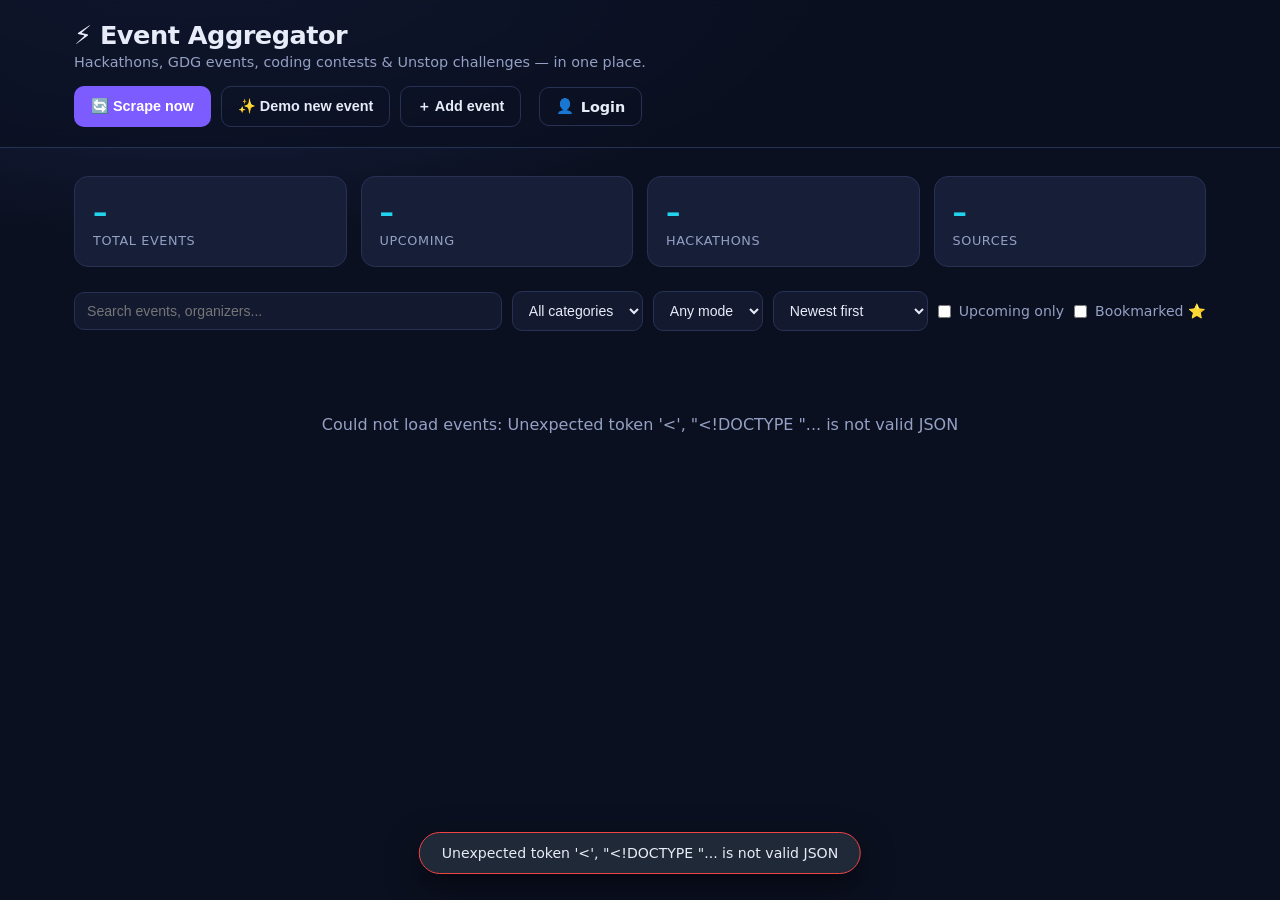
==== Frontend/index.html @ 9af552fb "feat: added localstorage bookmark feature with UI filters" ====
<!DOCTYPE html>
<html lang="en">
<head>
  <meta charset="UTF-8" />
  <meta name="viewport" content="width=device-width, initial-scale=1.0" />
  <title>Event Aggregator</title>
  <link rel="stylesheet" href="./style.css" />
</head>
<body>
  <header class="hero">
    <div class="hero-inner">
      <div>
        <h1>⚡ Event Aggregator</h1>
        <p class="tagline">Hackathons, GDG events, coding contests &amp; Unstop challenges — in one place.</p>
      </div>
      <div class="hero-actions">
        <button id="scrapeBtn" class="btn btn-primary">🔄 Scrape now</button>
        <button id="demoBtn" class="btn btn-ghost">✨ Demo new event</button>
        <button id="addBtn" class="btn btn-ghost">＋ Add event</button>

        <!-- Dynamic Auth Box -->
        <div id="authContainer" style="display: inline-flex; align-items: center; margin-left: 0.5rem;">
          <!-- Default: Login Button -->
          <a href="/login.html" id="loginBtn" class="btn btn-ghost" style="text-decoration:none; display:inline-flex; align-items:center; gap:0.4rem;">
            👤 <span>Login</span>
          </a>

          <!-- Logged In Profile Box -->
          <div id="userProfileBox" style="display: none; align-items: center; gap: 0.6rem;">
            <div style="background: rgba(99, 102, 241, 0.15); border: 1px solid #6366f1; color: #a5b4fc; padding: 0.45rem 0.85rem; border-radius: 6px; font-size: 0.85rem; font-weight: 500; display: flex; align-items: center; gap: 0.45rem;">
              <span style="display:inline-block; width:8px; height:8px; background:#22c55e; border-radius:50%;"></span>
              <span id="userEmailBadge">Logged in</span>
            </div>
            <button onclick="handleLogout()" class="btn btn-ghost" style="color: #f87171; border-color: #3f3f46; padding: 0.45rem 0.75rem;">
              Logout
            </button>
          </div>
        </div>
      </div>
    </div>
  </header>

  <main class="container">
    <section class="stats" id="stats">
      <div class="stat-card"><span class="stat-value" id="statTotal">–</span><span class="stat-label">Total events</span></div>
      <div class="stat-card"><span class="stat-value" id="statUpcoming">–</span><span class="stat-label">Upcoming</span></div>
      <div class="stat-card"><span class="stat-value" id="statHackathons">–</span><span class="stat-label">Hackathons</span></div>
      <div class="stat-card"><span class="stat-value" id="statSources">–</span><span class="stat-label">Sources</span></div>
    </section>

    <section class="filters">
      <input type="search" id="searchInput" placeholder="Search events, organizers..." />
      <select id="categoryFilter">
        <option value="">All categories</option>
        <option value="hackathon">Hackathon</option>
        <option value="coding">Coding</option>
        <option value="workshop">Workshop</option>
        <option value="webinar">Webinar</option>
        <option value="meetup">Meetup</option>
        <option value="conference">Conference</option>
        <option value="gdg">GDG</option>
        <option value="other">Other</option>
      </select>
      <select id="modeFilter">
        <option value="">Any mode</option>
        <option value="online">Online</option>
        <option value="offline">Offline</option>
        <option value="hybrid">Hybrid</option>
      </select>
      <select id="sortFilter">
        <option value="recent">Newest first</option>
        <option value="deadline">Deadline soonest</option>
        <option value="title">Title A–Z</option>
      </select>
      <label class="checkbox">
        <input type="checkbox" id="upcomingFilter" /> Upcoming only
      </label>
      
      <label class="checkbox">
        <input type="checkbox" id="bookmarkFilter" /> Bookmarked ⭐
      </label>
    </section>
    </section>

    <section id="eventsGrid" class="grid"></section>
    <p id="emptyState" class="empty hidden">No events match your filters yet. Try “Scrape now”.</p>
  </main>

  <!-- Add-event modal -->
  <div class="modal-backdrop hidden" id="modalBackdrop">
    <div class="modal">
      <h2>Add an event</h2>
      <form id="eventForm">
        <label>Title *<input type="text" name="title" required minlength="3" /></label>
        <label>URL *<input type="url" name="url" required placeholder="https://..." /></label>
        <label>Description<textarea name="description" rows="3"></textarea></label>
        <div class="row">
          <label>Category
            <select name="category">
              <option value="hackathon">Hackathon</option>
              <option value="coding">Coding</option>
              <option value="workshop">Workshop</option>
              <option value="webinar">Webinar</option>
              <option value="meetup">Meetup</option>
              <option value="conference">Conference</option>
              <option value="gdg">GDG</option>
              <option value="other" selected>Other</option>
            </select>
          </label>
          <label>Mode
            <select name="mode">
              <option value="online">Online</option>
              <option value="offline">Offline</option>
              <option value="hybrid">Hybrid</option>
            </select>
          </label>
        </div>
        <div class="row">
          <label>Organizer<input type="text" name="organizer" /></label>
          <label>Location<input type="text" name="location" /></label>
        </div>
        <div class="row">
          <label>Starts on<input type="date" name="starts_at" /></label>
          <label>Deadline<input type="date" name="deadline" /></label>
        </div>
        <div class="modal-actions">
          <button type="button" class="btn btn-ghost" id="cancelBtn">Cancel</button>
          <button type="submit" class="btn btn-primary">Save event</button>
        </div>
      </form>
    </div>
  </div>
  <!-- Delete Confirmation Box -->
  <div class="modal-backdrop hidden" id="deleteModalBackdrop">
    <div class="modal" style="max-width: 400px; text-align: center;">
      <h2 style="margin-bottom: 10px;">Delete Event</h2>
      <p style="margin-bottom: 24px; color: var(--muted); font-size: 0.95rem;">Are you sure you want to delete this event? This action cannot be undone.</p>
      <div class="modal-actions" style="justify-content: center; gap: 16px;">
        <button type="button" class="btn btn-ghost" id="cancelDeleteBtn">Cancel</button>
        <button type="button" class="btn" style="background: #ef4444; color: white; border: none;" id="confirmDeleteBtn">Yes, Delete</button>
      </div>
    </div>
  </div>

  <div id="toast" class="toast hidden"></div>

  <!-- Main Application Script -->
  <script src="./app.js"></script>

  <!-- Auth State & User Activity Script -->
  <script>
    function getActiveUser() {
      try {
        const raw = localStorage.getItem("user");
        return raw ? JSON.parse(raw) : null;
      } catch {
        return null;
      }
    }

    function renderAuthState() {
      const user = getActiveUser();
      const loginBtn = document.getElementById("loginBtn");
      const userProfileBox = document.getElementById("userProfileBox");
      const userEmailBadge = document.getElementById("userEmailBadge");

      if (user && user.isLoggedIn) {
        if (loginBtn) loginBtn.style.display = "none";
        if (userProfileBox) userProfileBox.style.display = "inline-flex";
        const displayName = user.email ? user.email.split("@")[0] : "User";
        if (userEmailBadge) userEmailBadge.textContent = "Hi, " + displayName;
      } else {
        if (loginBtn) loginBtn.style.display = "inline-flex";
        if (userProfileBox) userProfileBox.style.display = "none";
      }
    }

    function handleLogout() {
      if (confirm("Are you sure you want to log out?")) {
        localStorage.removeItem("user");
        renderAuthState();
        window.location.reload();
      }
    }

    window.addEventListener("DOMContentLoaded", renderAuthState);
    renderAuthState();
  </script>
</body>
</html>
---- Frontend/style.css ----
:root {
  --bg: #0b1020;
  --bg-soft: #131a30;
  --card: #171f38;
  --border: #263154;
  --text: #e8ecf8;
  --muted: #94a0c4;
  --primary: #7c5cff;
  --primary-hover: #6a49f0;
  --accent: #22d3ee;
  --radius: 14px;
}

* { box-sizing: border-box; margin: 0; padding: 0; }

body {
  font-family: "Segoe UI", system-ui, -apple-system, sans-serif;
  background: radial-gradient(1200px 600px at 15% -10%, #1e2a55 0%, var(--bg) 55%);
  color: var(--text);
  min-height: 100vh;
}

/* ---------- Hero ---------- */
.hero {
  border-bottom: 1px solid var(--border);
  background: rgba(11, 16, 32, 0.7);
  backdrop-filter: blur(10px);
  position: sticky;
  top: 0;
  z-index: 50;
}
.hero-inner {
  max-width: 1180px;
  margin: 0 auto;
  padding: 20px 24px;
  display: flex;
  flex-wrap: wrap;
  gap: 16px;
  align-items: center;
  justify-content: space-between;
}
.hero h1 { font-size: 1.6rem; letter-spacing: -0.5px; }
.tagline { color: var(--muted); font-size: 0.9rem; margin-top: 4px; }
.hero-actions { display: flex; gap: 10px; flex-wrap: wrap; }

/* ---------- Buttons ---------- */
.btn {
  border: 1px solid transparent;
  border-radius: 10px;
  padding: 10px 16px;
  font-size: 0.9rem;
  font-weight: 600;
  cursor: pointer;
  transition: transform 0.12s ease, background 0.15s ease, opacity 0.15s ease;
}
/* ---------- Delete Button ---------- */
.delete-btn {
  background: transparent;
  color: var(--muted);
  border: 1px solid var(--border);
  border-radius: 6px;
  padding: 4px 8px;
  font-size: 0.8rem;
  cursor: pointer;
  transition: all 0.2s;
  margin-left: 10px;
}
.delete-btn:hover {
  background: rgba(239, 68, 68, 0.15);
  color: #ef4444;
  border-color: rgba(239, 68, 68, 0.5);
}
.btn:active { transform: scale(0.97); }
.btn-primary { background: var(--primary); color: #fff; }
.btn-primary:hover { background: var(--primary-hover); }
.btn-ghost {
  background: transparent;
  color: var(--text);
  border-color: var(--border);
}
.btn-ghost:hover { background: var(--bg-soft); }
.btn:disabled { opacity: 0.55; cursor: not-allowed; }

/* ---------- Layout ---------- */
.container { max-width: 1180px; margin: 0 auto; padding: 28px 24px 80px; }

.stats {
  display: grid;
  grid-template-columns: repeat(auto-fit, minmax(160px, 1fr));
  gap: 14px;
  margin-bottom: 24px;
}
.stat-card {
  background: var(--card);
  border: 1px solid var(--border);
  border-radius: var(--radius);
  padding: 18px;
  display: flex;
  flex-direction: column;
  gap: 4px;
}
.stat-value { font-size: 1.8rem; font-weight: 700; color: var(--accent); }
.stat-label { font-size: 0.8rem; color: var(--muted); text-transform: uppercase; letter-spacing: 0.6px; }

/* ---------- Filters ---------- */
.filters {
  display: flex;
  flex-wrap: wrap;
  gap: 10px;
  margin-bottom: 24px;
  align-items: center;
}
.filters input[type="search"],
.filters select {
  background: var(--bg-soft);
  border: 1px solid var(--border);
  color: var(--text);
  border-radius: 10px;
  padding: 10px 12px;
  font-size: 0.88rem;
  outline: none;
}
.filters input[type="search"] { flex: 1 1 240px; }
.filters input:focus, .filters select:focus { border-color: var(--primary); }
.checkbox {
  display: flex;
  align-items: center;
  gap: 8px;
  font-size: 0.88rem;
  color: var(--muted);
  cursor: pointer;
  user-select: none;
}

/* ---------- Cards ---------- */
.grid {
  display: grid;
  grid-template-columns: repeat(auto-fill, minmax(310px, 1fr));
  gap: 18px;
}
.card {
  background: linear-gradient(180deg, var(--card) 0%, #141b32 100%);
  border: 1px solid var(--border);
  border-radius: var(--radius);
  padding: 18px;
  display: flex;
  flex-direction: column;
  gap: 12px;
  transition: transform 0.15s ease, border-color 0.15s ease;
}
.card:hover { transform: translateY(-3px); border-color: var(--primary); }
.card-head { display: flex; justify-content: space-between; align-items: flex-start; gap: 10px; }
.card h3 { font-size: 1.05rem; line-height: 1.35; }
.card h3 a { color: var(--text); text-decoration: none; }
.card h3 a:hover { color: var(--accent); }
.card p.desc { color: var(--muted); font-size: 0.87rem; line-height: 1.55; }
.meta { display: flex; flex-wrap: wrap; gap: 8px; font-size: 0.78rem; }
.pill {
  background: rgba(124, 92, 255, 0.14);
  border: 1px solid rgba(124, 92, 255, 0.35);
  color: #c4b5fd;
  padding: 3px 9px;
  border-radius: 999px;
  text-transform: capitalize;
}
.pill.source { background: rgba(34, 211, 238, 0.12); border-color: rgba(34, 211, 238, 0.35); color: #a5f3fc; }
.card-foot {
  margin-top: auto;
  display: flex;
  justify-content: space-between;
  align-items: center;
  font-size: 0.8rem;
  color: var(--muted);
  border-top: 1px solid var(--border);
  padding-top: 10px;
}
.urgent { color: #fca5a5; font-weight: 600; }
.ok { color: #86efac; }

.empty { text-align: center; color: var(--muted); padding: 60px 20px; }
.hidden { display: none !important; }

/* ---------- Modal ---------- */
.modal-backdrop {
  position: fixed;
  inset: 0;
  background: rgba(4, 7, 18, 0.75);
  backdrop-filter: blur(4px);
  display: flex;
  align-items: center;
  justify-content: center;
  padding: 20px;
  z-index: 100;
}
.modal {
  background: var(--card);
  border: 1px solid var(--border);
  border-radius: var(--radius);
  padding: 26px;
  width: 100%;
  max-width: 620px;
  max-height: 90vh;
  overflow-y: auto;
}
.modal h2 { margin-bottom: 18px; font-size: 1.2rem; }
.modal form { display: flex; flex-direction: column; gap: 14px; }
.modal label {
  display: flex;
  flex-direction: column;
  gap: 6px;
  font-size: 0.82rem;
  color: var(--muted);
  flex: 1;
}
.modal input, .modal textarea, .modal select {
  background: var(--bg-soft);
  border: 1px solid var(--border);
  border-radius: 9px;
  padding: 10px 12px;
  color: var(--text);
  font-size: 0.9rem;
  font-family: inherit;
  outline: none;
}
.modal input:focus, .modal textarea:focus, .modal select:focus { border-color: var(--primary); }
.row { display: flex; gap: 12px; flex-wrap: wrap; }
.modal-actions { display: flex; justify-content: flex-end; gap: 10px; margin-top: 6px; }

/* ---------- Toast ---------- */
.toast {
  position: fixed;
  bottom: 26px;
  left: 50%;
  transform: translateX(-50%);
  background: #1f2937;
  border: 1px solid var(--border);
  color: var(--text);
  padding: 12px 22px;
  border-radius: 999px;
  font-size: 0.88rem;
  box-shadow: 0 12px 32px rgba(0, 0, 0, 0.5);
  z-index: 200;
  max-width: 90vw;
  text-align: center;
}
.toast.success { border-color: #22c55e; }
.toast.error { border-color: #ef4444; }

@media (max-width: 620px) {
  .hero-inner { flex-direction: column; align-items: flex-start; }
  .filters { flex-direction: column; align-items: stretch; }
}
/* ---------- Bookmark Button ---------- */
.bookmark-btn {
  background: transparent;
  border: none;
  color: var(--muted);
  font-size: 1.4rem;
  cursor: pointer;
  transition: transform 0.2s ease, color 0.2s ease;
  padding: 0 4px;
}
.bookmark-btn:hover {
  transform: scale(1.15);
  color: #fbbf24; /* Yellow color */
}
.bookmark-btn.active {
  color: #f59e0b; /* Darker yellow for active */
}
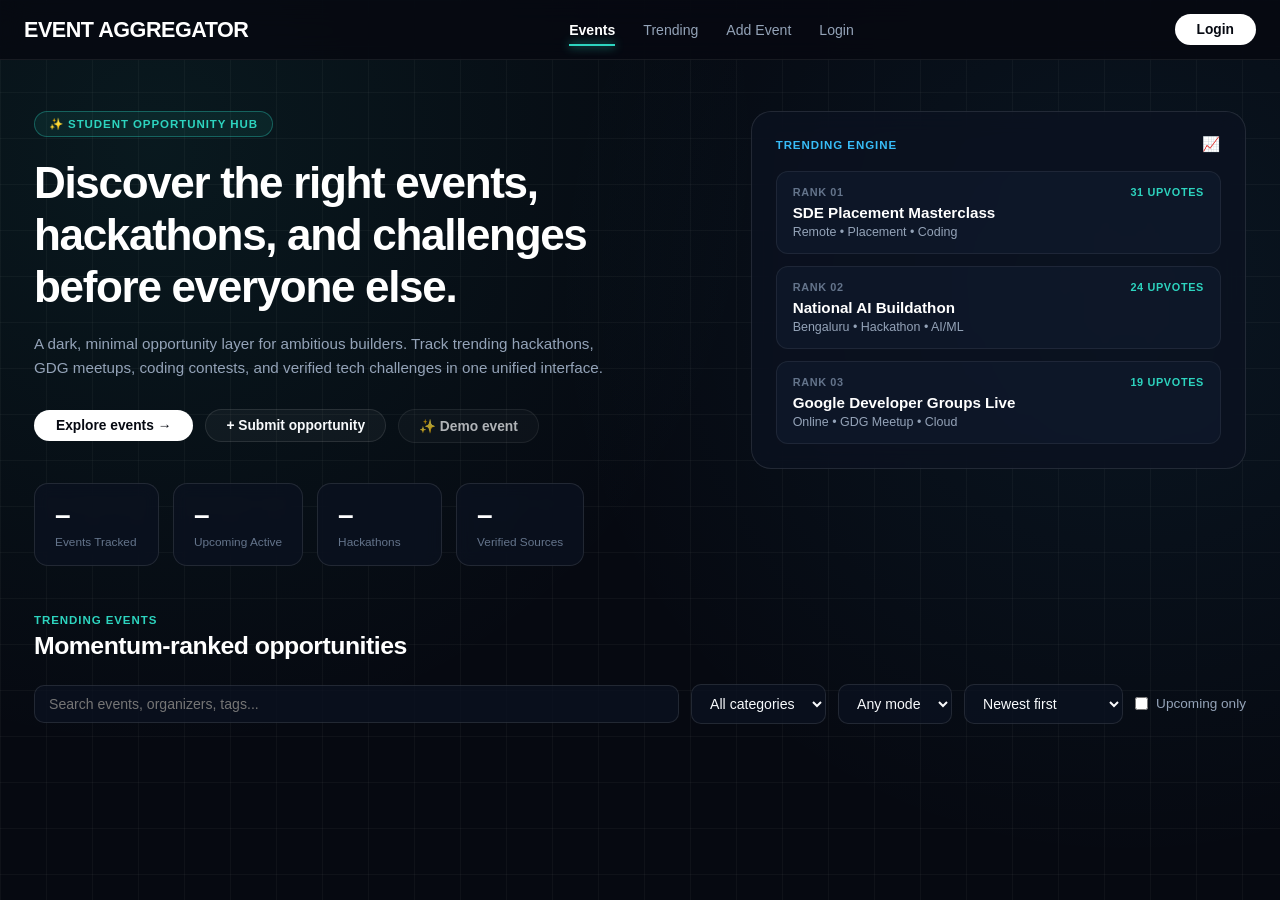
==== commit 3af09a47: "feat: redesign UI to match SOH theme with netflix hover, active tabs and fixed modals" ====
--- a/Frontend/index.html
+++ b/Frontend/index.html
@@ -3,35 +3,33 @@
 <head>
   <meta charset="UTF-8" />
   <meta name="viewport" content="width=device-width, initial-scale=1.0" />
-  <title>Event Aggregator</title>
+  <title>Event Aggregator - Student Opportunity Hub</title>
   <link rel="stylesheet" href="./style.css" />
 </head>
 <body>
-  <header class="hero">
-    <div class="hero-inner">
-      <div>
-        <h1>⚡ Event Aggregator</h1>
-        <p class="tagline">Hackathons, GDG events, coding contests &amp; Unstop challenges — in one place.</p>
-      </div>
-      <div class="hero-actions">
-        <button id="scrapeBtn" class="btn btn-primary">🔄 Scrape now</button>
-        <button id="demoBtn" class="btn btn-ghost">✨ Demo new event</button>
-        <button id="addBtn" class="btn btn-ghost">＋ Add event</button>
-
-        <!-- Dynamic Auth Box -->
-        <div id="authContainer" style="display: inline-flex; align-items: center; margin-left: 0.5rem;">
-          <!-- Default: Login Button -->
-          <a href="/login.html" id="loginBtn" class="btn btn-ghost" style="text-decoration:none; display:inline-flex; align-items:center; gap:0.4rem;">
-            👤 <span>Login</span>
-          </a>
-
-          <!-- Logged In Profile Box -->
-          <div id="userProfileBox" style="display: none; align-items: center; gap: 0.6rem;">
-            <div style="background: rgba(99, 102, 241, 0.15); border: 1px solid #6366f1; color: #a5b4fc; padding: 0.45rem 0.85rem; border-radius: 6px; font-size: 0.85rem; font-weight: 500; display: flex; align-items: center; gap: 0.45rem;">
-              <span style="display:inline-block; width:8px; height:8px; background:#22c55e; border-radius:50%;"></span>
-              <span id="userEmailBadge">Logged in</span>
+
+  <!-- Sticky Navbar (Matching SOH) -->
+  <header class="navbar">
+    <div class="nav-container">
+      <a href="/" class="nav-brand">EVENT AGGREGATOR</a>
+
+      <nav class="nav-menu">
+        <a href="/" class="nav-item active">Events</a>
+        <a href="#momentum" class="nav-item">Trending</a>
+        <a href="javascript:void(0)" id="addNavBtn" class="nav-item">Add Event</a>
+        <a href="/login.html" class="nav-item">Login</a>
+      </nav>
+
+      <div style="display: flex; align-items: center; gap: 12px;">
+        <div id="authContainer">
+          <a href="/login.html" id="loginBtn" class="btn-white-pill">Login</a>
+
+          <div id="userProfileBox" style="display: none; align-items: center; gap: 10px;">
+            <div style="background: rgba(45, 212, 191, 0.12); border: 1px solid rgba(45, 212, 191, 0.35); color: var(--teal-accent); padding: 5px 14px; border-radius: 9999px; font-size: 0.82rem; font-weight: 600; display: flex; align-items: center; gap: 6px;">
+              <span style="display: inline-block; width: 6px; height: 6px; background: #22c55e; border-radius: 50%;"></span>
+              <span id="userEmailBadge">User</span>
             </div>
-            <button onclick="handleLogout()" class="btn btn-ghost" style="color: #f87171; border-color: #3f3f46; padding: 0.45rem 0.75rem;">
+            <button onclick="handleLogout()" class="btn-ghost-pill" style="padding: 6px 14px; font-size: 0.8rem; color: #f87171;">
               Logout
             </button>
           </div>
@@ -40,24 +38,104 @@
     </div>
   </header>
 
-  <main class="container">
-    <section class="stats" id="stats">
-      <div class="stat-card"><span class="stat-value" id="statTotal">–</span><span class="stat-label">Total events</span></div>
-      <div class="stat-card"><span class="stat-value" id="statUpcoming">–</span><span class="stat-label">Upcoming</span></div>
-      <div class="stat-card"><span class="stat-value" id="statHackathons">–</span><span class="stat-label">Hackathons</span></div>
-      <div class="stat-card"><span class="stat-value" id="statSources">–</span><span class="stat-label">Sources</span></div>
-    </section>
-
+  <!-- Hero Section -->
+  <section class="hero-wrapper">
+    <div>
+      <div class="soh-badge">✨ STUDENT OPPORTUNITY HUB</div>
+      <h1 class="hero-title">
+        Discover the right events, hackathons, and challenges before everyone else.
+      </h1>
+      <p class="hero-desc">
+        A dark, minimal opportunity layer for ambitious builders. Track trending hackathons, GDG meetups, coding contests, and verified tech challenges in one unified interface.
+      </p>
+
+      <div class="hero-actions">
+        <button id="scrapeBtn" class="btn-white-pill">
+          Explore events &rarr;
+        </button>
+        <button id="addBtn" class="btn-ghost-pill">
+          + Submit opportunity
+        </button>
+        <button id="demoBtn" class="btn-ghost-pill" style="opacity: 0.7;">
+          ✨ Demo event
+        </button>
+      </div>
+
+      <!-- Live Dynamic Stats -->
+      <section class="stats" id="stats">
+        <div class="stat-card">
+          <span class="stat-value" id="statTotal">–</span>
+          <span class="stat-label">Events tracked</span>
+        </div>
+        <div class="stat-card">
+          <span class="stat-value" id="statUpcoming">–</span>
+          <span class="stat-label">Upcoming active</span>
+        </div>
+        <div class="stat-card">
+          <span class="stat-value" id="statHackathons">–</span>
+          <span class="stat-label">Hackathons</span>
+        </div>
+        <div class="stat-card">
+          <span class="stat-value" id="statSources">–</span>
+          <span class="stat-label">Verified sources</span>
+        </div>
+      </section>
+    </div>
+
+    <!-- Right Trending Box -->
+    <div>
+      <div class="trending-engine-card">
+        <div class="trending-header">
+          <span>Trending Engine</span>
+          <span style="font-size: 0.9rem;">📈</span>
+        </div>
+
+        <div class="trending-item">
+          <div class="trending-item-meta">
+            <span>Rank 01</span>
+            <span style="color: var(--teal-accent);">31 Upvotes</span>
+          </div>
+          <div class="trending-item-title">SDE Placement Masterclass</div>
+          <div class="trending-item-sub">Remote &bull; Placement &bull; Coding</div>
+        </div>
+
+        <div class="trending-item">
+          <div class="trending-item-meta">
+            <span>Rank 02</span>
+            <span style="color: var(--teal-accent);">24 Upvotes</span>
+          </div>
+          <div class="trending-item-title">National AI Buildathon</div>
+          <div class="trending-item-sub">Bengaluru &bull; Hackathon &bull; AI/ML</div>
+        </div>
+
+        <div class="trending-item" style="margin-bottom: 0;">
+          <div class="trending-item-meta">
+            <span>Rank 03</span>
+            <span style="color: var(--teal-accent);">19 Upvotes</span>
+          </div>
+          <div class="trending-item-title">Google Developer Groups Live</div>
+          <div class="trending-item-sub">Online &bull; GDG Meetup &bull; Cloud</div>
+        </div>
+      </div>
+    </div>
+  </section>
+
+  <!-- Feed Section -->
+  <main class="container" id="momentum">
+    <div class="section-label">Trending Events</div>
+    <div class="section-title-bar">
+      <h2 class="section-heading">Momentum-ranked opportunities</h2>
+    </div>
+
+    <!-- Filters Bar -->
     <section class="filters">
-      <input type="search" id="searchInput" placeholder="Search events, organizers..." />
+      <input type="search" id="searchInput" placeholder="Search events, organizers, tags..." />
       <select id="categoryFilter">
         <option value="">All categories</option>
         <option value="hackathon">Hackathon</option>
         <option value="coding">Coding</option>
         <option value="workshop">Workshop</option>
         <option value="webinar">Webinar</option>
-        <option value="meetup">Meetup</option>
-        <option value="conference">Conference</option>
         <option value="gdg">GDG</option>
         <option value="other">Other</option>
       </select>
@@ -75,25 +153,21 @@
       <label class="checkbox">
         <input type="checkbox" id="upcomingFilter" /> Upcoming only
       </label>
-      
-      <label class="checkbox">
-        <input type="checkbox" id="bookmarkFilter" /> Bookmarked ⭐
-      </label>
     </section>
-    </section>
-
+
+    <!-- Cards Grid -->
     <section id="eventsGrid" class="grid"></section>
-    <p id="emptyState" class="empty hidden">No events match your filters yet. Try “Scrape now”.</p>
+    <p id="emptyState" class="empty hidden">No events match your filters yet. Try “Explore events”.</p>
   </main>
 
-  <!-- Add-event modal -->
+  <!-- Add Event Modal -->
   <div class="modal-backdrop hidden" id="modalBackdrop">
     <div class="modal">
-      <h2>Add an event</h2>
+      <h2>Submit Opportunity</h2>
       <form id="eventForm">
-        <label>Title *<input type="text" name="title" required minlength="3" /></label>
-        <label>URL *<input type="url" name="url" required placeholder="https://..." /></label>
-        <label>Description<textarea name="description" rows="3"></textarea></label>
+        <label>Title *<input type="text" name="title" required minlength="3" placeholder="e.g. Smart India Hackathon" /></label>
+        <label>Official URL *<input type="url" name="url" required placeholder="https://..." /></label>
+        <label>Description<textarea name="description" rows="3" placeholder="Summary of the event..."></textarea></label>
         <div class="row">
           <label>Category
             <select name="category">
@@ -101,8 +175,6 @@
               <option value="coding">Coding</option>
               <option value="workshop">Workshop</option>
               <option value="webinar">Webinar</option>
-              <option value="meetup">Meetup</option>
-              <option value="conference">Conference</option>
               <option value="gdg">GDG</option>
               <option value="other" selected>Other</option>
             </select>
@@ -116,39 +188,50 @@
           </label>
         </div>
         <div class="row">
-          <label>Organizer<input type="text" name="organizer" /></label>
-          <label>Location<input type="text" name="location" /></label>
+          <label>Organizer<input type="text" name="organizer" placeholder="e.g. Google Developers" /></label>
+          <label>Location<input type="text" name="location" placeholder="Remote / Bengaluru" /></label>
         </div>
         <div class="row">
           <label>Starts on<input type="date" name="starts_at" /></label>
           <label>Deadline<input type="date" name="deadline" /></label>
         </div>
         <div class="modal-actions">
-          <button type="button" class="btn btn-ghost" id="cancelBtn">Cancel</button>
-          <button type="submit" class="btn btn-primary">Save event</button>
+          <button type="button" class="btn-ghost-pill" id="cancelBtn">Cancel</button>
+          <button type="submit" class="btn-white-pill">Save Opportunity</button>
         </div>
       </form>
     </div>
   </div>
-  <!-- Delete Confirmation Box -->
+
+  <!-- Delete Confirmation Modal (Expected by app.js) -->
   <div class="modal-backdrop hidden" id="deleteModalBackdrop">
-    <div class="modal" style="max-width: 400px; text-align: center;">
-      <h2 style="margin-bottom: 10px;">Delete Event</h2>
-      <p style="margin-bottom: 24px; color: var(--muted); font-size: 0.95rem;">Are you sure you want to delete this event? This action cannot be undone.</p>
-      <div class="modal-actions" style="justify-content: center; gap: 16px;">
-        <button type="button" class="btn btn-ghost" id="cancelDeleteBtn">Cancel</button>
-        <button type="button" class="btn" style="background: #ef4444; color: white; border: none;" id="confirmDeleteBtn">Yes, Delete</button>
+    <div class="modal" style="max-width: 420px; text-align: center;">
+      <h2 style="font-size: 1.2rem; margin-bottom: 8px;">Delete Event?</h2>
+      <p style="color: var(--text-muted); font-size: 0.88rem; margin-bottom: 22px;">
+        Are you sure you want to delete this event? This action cannot be undone.
+      </p>
+      <div style="display: flex; justify-content: center; gap: 12px;">
+        <button type="button" class="btn-ghost-pill" id="cancelDeleteBtn">Cancel</button>
+        <button type="button" class="btn-white-pill" id="confirmDeleteBtn" style="background: #ef4444; color: #fff;">Delete</button>
       </div>
     </div>
   </div>
 
   <div id="toast" class="toast hidden"></div>
 
-  <!-- Main Application Script -->
+  <!-- Main Backend Script -->
   <script src="./app.js"></script>
 
-  <!-- Auth State & User Activity Script -->
+  <!-- Auth State Sync -->
   <script>
+    const addNavBtn = document.getElementById("addNavBtn");
+    if (addNavBtn) {
+      addNavBtn.addEventListener("click", () => {
+        const addBtn = document.getElementById("addBtn");
+        if (addBtn) addBtn.click();
+      });
+    }
+
     function getActiveUser() {
       try {
         const raw = localStorage.getItem("user");
@@ -167,8 +250,8 @@
       if (user && user.isLoggedIn) {
         if (loginBtn) loginBtn.style.display = "none";
         if (userProfileBox) userProfileBox.style.display = "inline-flex";
-        const displayName = user.email ? user.email.split("@")[0] : "User";
-        if (userEmailBadge) userEmailBadge.textContent = "Hi, " + displayName;
+        const displayName = user.name || (user.email ? user.email.split("@")[0] : "User");
+        if (userEmailBadge) userEmailBadge.textContent = displayName;
       } else {
         if (loginBtn) loginBtn.style.display = "inline-flex";
         if (userProfileBox) userProfileBox.style.display = "none";
--- a/Frontend/style.css
+++ b/Frontend/style.css
@@ -1,269 +1,687 @@
+/* ==========================================================================
+   SOH (Student Opportunity Hub) - 1:1 Pixel-Perfect Dark Cyber Theme
+   ========================================================================== */
+
 :root {
-  --bg: #0b1020;
-  --bg-soft: #131a30;
-  --card: #171f38;
-  --border: #263154;
-  --text: #e8ecf8;
-  --muted: #94a0c4;
-  --primary: #7c5cff;
-  --primary-hover: #6a49f0;
-  --accent: #22d3ee;
-  --radius: 14px;
-}
-
-* { box-sizing: border-box; margin: 0; padding: 0; }
+  --bg-canvas: #060911;
+  --bg-card: rgba(11, 18, 32, 0.75);
+  --bg-card-hover: rgba(16, 26, 46, 0.95);
+  --bg-inner: rgba(18, 28, 48, 0.6);
+  --bg-input: #0d1526;
+  
+  --border-subtle: rgba(255, 255, 255, 0.07);
+  --border-card: rgba(255, 255, 255, 0.1);
+  --border-active: rgba(45, 212, 191, 0.5);
+  
+  --teal-accent: #2dd4bf;
+  --teal-glow: rgba(45, 212, 191, 0.22);
+  --cyan-accent: #38bdf8;
+  
+  --text-white: #ffffff;
+  --text-heading: #f8fafc;
+  --text-muted: #94a3b8;
+  --text-subtle: #64748b;
+}
+
+* {
+  box-sizing: border-box;
+  margin: 0;
+  padding: 0;
+}
 
 body {
-  font-family: "Segoe UI", system-ui, -apple-system, sans-serif;
-  background: radial-gradient(1200px 600px at 15% -10%, #1e2a55 0%, var(--bg) 55%);
-  color: var(--text);
+  font-family: -apple-system, BlinkMacSystemFont, "Segoe UI", Roboto, sans-serif;
+  background-color: var(--bg-canvas);
+  /* SOH Exact Background Grid Pattern */
+  background-image: 
+    radial-gradient(circle at 12% 16%, rgba(45, 212, 191, 0.08) 0%, transparent 45%),
+    radial-gradient(circle at 88% 32%, rgba(56, 189, 248, 0.07) 0%, transparent 45%),
+    linear-gradient(rgba(255, 255, 255, 0.035) 1px, transparent 1px),
+    linear-gradient(90deg, rgba(255, 255, 255, 0.035) 1px, transparent 1px);
+  background-size: 100% 100%, 100% 100%, 46px 46px, 46px 46px;
+  color: var(--text-heading);
   min-height: 100vh;
 }
 
-/* ---------- Hero ---------- */
-.hero {
-  border-bottom: 1px solid var(--border);
-  background: rgba(11, 16, 32, 0.7);
-  backdrop-filter: blur(10px);
+/* ---------- SOH Navbar ---------- */
+.hero, .navbar {
   position: sticky;
   top: 0;
-  z-index: 50;
-}
-.hero-inner {
-  max-width: 1180px;
+  z-index: 100;
+  background: rgba(6, 9, 17, 0.85);
+  backdrop-filter: blur(14px);
+  border-bottom: 1px solid var(--border-subtle);
+  padding: 14px 24px;
+}
+
+.hero-inner, .nav-container {
+  max-width: 1260px;
   margin: 0 auto;
-  padding: 20px 24px;
-  display: flex;
-  flex-wrap: wrap;
-  gap: 16px;
+  display: flex;
   align-items: center;
   justify-content: space-between;
 }
-.hero h1 { font-size: 1.6rem; letter-spacing: -0.5px; }
-.tagline { color: var(--muted); font-size: 0.9rem; margin-top: 4px; }
-.hero-actions { display: flex; gap: 10px; flex-wrap: wrap; }
-
-/* ---------- Buttons ---------- */
+
+.nav-brand {
+  font-size: 1.35rem;
+  font-weight: 800;
+  letter-spacing: -0.5px;
+  color: var(--text-white);
+  text-decoration: none;
+}
+
+.nav-menu {
+  display: flex;
+  align-items: center;
+  gap: 28px;
+}
+
+.nav-item {
+  color: var(--text-muted);
+  text-decoration: none;
+  font-size: 0.88rem;
+  font-weight: 500;
+  transition: color 0.2s;
+  padding: 4px 0;
+  position: relative;
+}
+
+.nav-item:hover {
+  color: var(--text-white);
+}
+
+.nav-item.active {
+  color: var(--text-white);
+  font-weight: 600;
+}
+
+.nav-item.active::after {
+  content: "";
+  position: absolute;
+  bottom: -4px;
+  left: 0;
+  width: 100%;
+  height: 2px;
+  background: var(--teal-accent);
+  box-shadow: 0 0 10px var(--teal-accent);
+}
+
+/* SOH Signature White Pill Button */
+.btn-white-pill {
+  background: #ffffff;
+  color: #060911;
+  text-decoration: none;
+  font-size: 0.86rem;
+  font-weight: 600;
+  padding: 8px 22px;
+  border-radius: 9999px;
+  border: none;
+  cursor: pointer;
+  display: inline-flex;
+  align-items: center;
+  gap: 6px;
+  transition: all 0.2s ease;
+}
+
+.btn-white-pill:hover {
+  background: #e2e8f0;
+  box-shadow: 0 0 18px rgba(255, 255, 255, 0.4);
+  transform: translateY(-1px);
+}
+
+.btn-ghost-pill {
+  background: rgba(255, 255, 255, 0.04);
+  color: var(--text-heading);
+  border: 1px solid var(--border-card);
+  border-radius: 9999px;
+  padding: 8px 20px;
+  font-size: 0.86rem;
+  font-weight: 600;
+  cursor: pointer;
+  transition: all 0.2s ease;
+}
+
+.btn-ghost-pill:hover {
+  background: rgba(255, 255, 255, 0.08);
+  border-color: rgba(255, 255, 255, 0.25);
+}
+
+/* Compatibility Buttons for app.js */
 .btn {
   border: 1px solid transparent;
-  border-radius: 10px;
-  padding: 10px 16px;
-  font-size: 0.9rem;
+  border-radius: 9999px;
+  padding: 8px 18px;
+  font-size: 0.86rem;
   font-weight: 600;
   cursor: pointer;
-  transition: transform 0.12s ease, background 0.15s ease, opacity 0.15s ease;
-}
-/* ---------- Delete Button ---------- */
-.delete-btn {
-  background: transparent;
-  color: var(--muted);
-  border: 1px solid var(--border);
-  border-radius: 6px;
-  padding: 4px 8px;
-  font-size: 0.8rem;
-  cursor: pointer;
-  transition: all 0.2s;
-  margin-left: 10px;
-}
-.delete-btn:hover {
-  background: rgba(239, 68, 68, 0.15);
-  color: #ef4444;
-  border-color: rgba(239, 68, 68, 0.5);
-}
-.btn:active { transform: scale(0.97); }
-.btn-primary { background: var(--primary); color: #fff; }
-.btn-primary:hover { background: var(--primary-hover); }
+  transition: all 0.2s ease;
+}
+.btn-primary {
+  background: #ffffff;
+  color: #060911;
+}
+.btn-primary:hover {
+  background: #e2e8f0;
+  box-shadow: 0 0 16px rgba(255, 255, 255, 0.35);
+}
 .btn-ghost {
-  background: transparent;
-  color: var(--text);
-  border-color: var(--border);
-}
-.btn-ghost:hover { background: var(--bg-soft); }
+  background: rgba(255, 255, 255, 0.04);
+  color: var(--text-heading);
+  border: 1px solid var(--border-card);
+}
+.btn-ghost:hover {
+  background: rgba(255, 255, 255, 0.08);
+}
 .btn:disabled { opacity: 0.55; cursor: not-allowed; }
 
-/* ---------- Layout ---------- */
-.container { max-width: 1180px; margin: 0 auto; padding: 28px 24px 80px; }
-
+/* ---------- Hero 2-Column Section ---------- */
+.hero-wrapper {
+  max-width: 1260px;
+  margin: 3.2rem auto 2.5rem;
+  padding: 0 24px;
+  display: grid;
+  grid-template-columns: 1.35fr 1fr;
+  gap: 48px;
+  align-items: start;
+}
+
+.soh-badge {
+  display: inline-flex;
+  align-items: center;
+  gap: 6px;
+  border: 1px solid rgba(45, 212, 191, 0.35);
+  background: rgba(45, 212, 191, 0.08);
+  color: var(--teal-accent);
+  border-radius: 9999px;
+  font-size: 0.72rem;
+  font-weight: 700;
+  letter-spacing: 0.08em;
+  padding: 5px 14px;
+  margin-bottom: 1.25rem;
+  text-transform: uppercase;
+}
+
+.hero-title {
+  font-size: 2.75rem;
+  font-weight: 800;
+  letter-spacing: -0.03em;
+  line-height: 1.18;
+  color: var(--text-white);
+  margin-bottom: 1.2rem;
+}
+
+.hero-desc {
+  font-size: 0.95rem;
+  line-height: 1.6;
+  color: var(--text-muted);
+  margin-bottom: 1.75rem;
+  max-width: 580px;
+}
+
+.hero-actions {
+  display: flex;
+  align-items: center;
+  gap: 12px;
+  margin-bottom: 2.5rem;
+}
+
+/* SOH Stats Row */
 .stats {
-  display: grid;
-  grid-template-columns: repeat(auto-fit, minmax(160px, 1fr));
+  display: flex;
   gap: 14px;
+  flex-wrap: wrap;
+}
+
+.stat-card {
+  background: var(--bg-card);
+  border: 1px solid var(--border-card);
+  border-radius: 14px;
+  padding: 16px 20px;
+  min-width: 125px;
+  backdrop-filter: blur(8px);
+}
+
+.stat-value {
+  font-size: 1.75rem;
+  font-weight: 800;
+  color: var(--text-white);
+  line-height: 1.1;
+  display: block;
+}
+
+.stat-label {
+  font-size: 0.74rem;
+  color: var(--text-subtle);
+  margin-top: 4px;
+  display: block;
+  text-transform: capitalize;
+}
+
+/* ---------- Trending Engine Card ---------- */
+.trending-engine-card {
+  background: var(--bg-card);
+  border: 1px solid var(--border-card);
+  border-radius: 20px;
+  padding: 24px;
+  backdrop-filter: blur(12px);
+}
+
+.trending-header {
+  display: flex;
+  align-items: center;
+  justify-content: space-between;
+  margin-bottom: 18px;
+}
+
+.trending-header span {
+  font-size: 0.72rem;
+  font-weight: 800;
+  letter-spacing: 0.08em;
+  color: var(--cyan-accent);
+  text-transform: uppercase;
+}
+
+.trending-item {
+  background: var(--bg-inner);
+  border: 1px solid var(--border-subtle);
+  border-radius: 12px;
+  padding: 14px 16px;
+  margin-bottom: 12px;
+  transition: border-color 0.2s ease;
+}
+
+.trending-item:hover {
+  border-color: var(--border-active);
+}
+
+.trending-item-meta {
+  display: flex;
+  justify-content: space-between;
+  font-size: 0.68rem;
+  font-weight: 700;
+  letter-spacing: 0.06em;
+  color: var(--text-subtle);
+  text-transform: uppercase;
+  margin-bottom: 6px;
+}
+
+.trending-item-title {
+  font-size: 0.95rem;
+  font-weight: 700;
+  color: var(--text-white);
+  margin-bottom: 4px;
+}
+
+.trending-item-sub {
+  font-size: 0.78rem;
+  color: var(--text-muted);
+}
+
+/* ---------- Main Container & Filters ---------- */
+.container {
+  max-width: 1260px;
+  margin: 3rem auto 0;
+  padding: 0 24px 80px;
+}
+
+.section-label {
+  font-size: 0.72rem;
+  font-weight: 800;
+  letter-spacing: 0.08em;
+  color: var(--teal-accent);
+  text-transform: uppercase;
+  margin-bottom: 6px;
+}
+
+.section-title-bar {
+  display: flex;
+  align-items: center;
+  justify-content: space-between;
   margin-bottom: 24px;
 }
-.stat-card {
-  background: var(--card);
-  border: 1px solid var(--border);
-  border-radius: var(--radius);
-  padding: 18px;
-  display: flex;
-  flex-direction: column;
-  gap: 4px;
-}
-.stat-value { font-size: 1.8rem; font-weight: 700; color: var(--accent); }
-.stat-label { font-size: 0.8rem; color: var(--muted); text-transform: uppercase; letter-spacing: 0.6px; }
-
-/* ---------- Filters ---------- */
+
+.section-heading {
+  font-size: 1.55rem;
+  font-weight: 800;
+  color: var(--text-white);
+  letter-spacing: -0.02em;
+}
+
 .filters {
   display: flex;
   flex-wrap: wrap;
-  gap: 10px;
-  margin-bottom: 24px;
-  align-items: center;
-}
-.filters input[type="search"],
+  gap: 12px;
+  margin-bottom: 26px;
+  align-items: center;
+}
+
+.filters input,
 .filters select {
-  background: var(--bg-soft);
-  border: 1px solid var(--border);
-  color: var(--text);
+  background: var(--bg-card);
+  border: 1px solid var(--border-card);
+  color: var(--text-heading);
   border-radius: 10px;
-  padding: 10px 12px;
+  padding: 10px 14px;
   font-size: 0.88rem;
   outline: none;
-}
-.filters input[type="search"] { flex: 1 1 240px; }
-.filters input:focus, .filters select:focus { border-color: var(--primary); }
+  transition: border-color 0.2s;
+}
+
+.filters input[type="search"] {
+  flex: 1 1 260px;
+}
+
+.filters input:focus,
+.filters select:focus {
+  border-color: var(--teal-accent);
+}
+
 .checkbox {
   display: flex;
   align-items: center;
   gap: 8px;
-  font-size: 0.88rem;
-  color: var(--muted);
+  font-size: 0.85rem;
+  color: var(--text-muted);
   cursor: pointer;
-  user-select: none;
-}
-
-/* ---------- Cards ---------- */
+}
+
+/* ---------- Cards Grid & Netflix-Style Hover ---------- */
 .grid {
   display: grid;
-  grid-template-columns: repeat(auto-fill, minmax(310px, 1fr));
-  gap: 18px;
-}
+  grid-template-columns: repeat(auto-fill, minmax(340px, 1fr));
+  gap: 22px;
+}
+
 .card {
-  background: linear-gradient(180deg, var(--card) 0%, #141b32 100%);
-  border: 1px solid var(--border);
-  border-radius: var(--radius);
-  padding: 18px;
+  background: var(--bg-card);
+  border: 1px solid var(--border-card);
+  border-radius: 16px;
+  padding: 22px;
   display: flex;
   flex-direction: column;
-  gap: 12px;
-  transition: transform 0.15s ease, border-color 0.15s ease;
-}
-.card:hover { transform: translateY(-3px); border-color: var(--primary); }
-.card-head { display: flex; justify-content: space-between; align-items: flex-start; gap: 10px; }
-.card h3 { font-size: 1.05rem; line-height: 1.35; }
-.card h3 a { color: var(--text); text-decoration: none; }
-.card h3 a:hover { color: var(--accent); }
-.card p.desc { color: var(--muted); font-size: 0.87rem; line-height: 1.55; }
-.meta { display: flex; flex-wrap: wrap; gap: 8px; font-size: 0.78rem; }
+  backdrop-filter: blur(10px);
+  position: relative;
+  cursor: pointer;
+  
+  /* Netflix Smooth Scale */
+  transition: transform 0.32s cubic-bezier(0.16, 1, 0.3, 1),
+              box-shadow 0.32s cubic-bezier(0.16, 1, 0.3, 1),
+              border-color 0.32s ease,
+              background 0.32s ease;
+  z-index: 1;
+}
+
+.card:hover {
+  transform: translateY(-8px) scale(1.035);
+  z-index: 10;
+  background: var(--bg-card-hover);
+  border-color: var(--border-active);
+  box-shadow: 0 24px 48px -12px rgba(0, 0, 0, 0.85),
+              0 0 24px var(--teal-glow);
+}
+
+.card-head {
+  display: flex;
+  justify-content: space-between;
+  align-items: center;
+  margin-bottom: 12px;
+}
+
 .pill {
-  background: rgba(124, 92, 255, 0.14);
-  border: 1px solid rgba(124, 92, 255, 0.35);
-  color: #c4b5fd;
-  padding: 3px 9px;
-  border-radius: 999px;
-  text-transform: capitalize;
-}
-.pill.source { background: rgba(34, 211, 238, 0.12); border-color: rgba(34, 211, 238, 0.35); color: #a5f3fc; }
+  border: 1px solid rgba(45, 212, 191, 0.35);
+  background: rgba(45, 212, 191, 0.1);
+  color: var(--teal-accent);
+  border-radius: 9999px;
+  padding: 3px 10px;
+  font-size: 0.68rem;
+  font-weight: 700;
+  letter-spacing: 0.05em;
+  text-transform: uppercase;
+}
+
+.pill.source {
+  border-color: rgba(56, 189, 248, 0.35);
+  background: rgba(56, 189, 248, 0.1);
+  color: var(--cyan-accent);
+}
+
+.card h3 {
+  font-size: 1.15rem;
+  font-weight: 700;
+  line-height: 1.35;
+  margin-bottom: 8px;
+}
+
+.card h3 a {
+  color: var(--text-white);
+  text-decoration: none;
+}
+
+.card h3 a:hover {
+  color: var(--teal-accent);
+}
+
+.card p.desc {
+  color: var(--text-muted);
+  font-size: 0.86rem;
+  line-height: 1.55;
+  margin-bottom: 16px;
+}
+
+.meta {
+  display: flex;
+  flex-wrap: wrap;
+  gap: 8px;
+  margin-bottom: 16px;
+}
+
 .card-foot {
   margin-top: auto;
   display: flex;
   justify-content: space-between;
   align-items: center;
   font-size: 0.8rem;
-  color: var(--muted);
-  border-top: 1px solid var(--border);
-  padding-top: 10px;
-}
-.urgent { color: #fca5a5; font-weight: 600; }
-.ok { color: #86efac; }
-
-.empty { text-align: center; color: var(--muted); padding: 60px 20px; }
+  color: var(--text-subtle);
+  border-top: 1px solid var(--border-subtle);
+  padding-top: 14px;
+}
+
+.urgent { color: #f87171; font-weight: 600; }
+.ok { color: #4ade80; }
+
+.empty { text-align: center; color: var(--text-muted); padding: 60px 20px; }
 .hidden { display: none !important; }
 
-/* ---------- Modal ---------- */
+/* ---------- SOH 2-Column Auth Layout ---------- */
+.auth-page-wrapper {
+  max-width: 1040px;
+  margin: 3.5rem auto 4rem;
+  padding: 0 24px;
+}
+
+.auth-page-header {
+  margin-bottom: 2.5rem;
+}
+
+.auth-page-header .auth-tag {
+  font-size: 0.72rem;
+  font-weight: 800;
+  letter-spacing: 0.08em;
+  color: var(--teal-accent);
+  text-transform: uppercase;
+  margin-bottom: 8px;
+}
+
+.auth-page-header h1 {
+  font-size: 2.2rem;
+  font-weight: 800;
+  color: var(--text-white);
+  letter-spacing: -0.02em;
+  margin-bottom: 10px;
+}
+
+.auth-page-header p {
+  color: var(--text-muted);
+  font-size: 0.9rem;
+}
+
+.auth-grid {
+  display: grid;
+  grid-template-columns: 1fr 1fr;
+  gap: 28px;
+}
+
+.auth-box {
+  background: var(--bg-card);
+  border: 1px solid var(--border-card);
+  border-radius: 20px;
+  padding: 32px 28px;
+  backdrop-filter: blur(12px);
+}
+
+.auth-box-tag {
+  font-size: 0.7rem;
+  font-weight: 800;
+  letter-spacing: 0.08em;
+  color: var(--teal-accent);
+  text-transform: uppercase;
+  margin-bottom: 6px;
+}
+
+.auth-box h2 {
+  font-size: 1.45rem;
+  font-weight: 700;
+  color: var(--text-white);
+  margin-bottom: 22px;
+}
+
+.form-group {
+  margin-bottom: 1.15rem;
+}
+
+.form-group label {
+  display: block;
+  font-size: 0.82rem;
+  color: var(--text-muted);
+  margin-bottom: 6px;
+}
+
+.form-input {
+  width: 100%;
+  padding: 0.75rem 1rem;
+  background: var(--bg-input);
+  border: 1px solid var(--border-card);
+  border-radius: 8px;
+  color: var(--text-white);
+  font-size: 0.92rem;
+  outline: none;
+  transition: border-color 0.2s;
+}
+
+.form-input:focus {
+  border-color: var(--teal-accent);
+}
+
+.auth-submit-btn {
+  width: 100%;
+  padding: 0.8rem;
+  background: #ffffff;
+  color: #060911;
+  border: none;
+  border-radius: 9999px;
+  font-size: 0.92rem;
+  font-weight: 700;
+  cursor: pointer;
+  margin-top: 0.6rem;
+  transition: all 0.2s;
+}
+
+.auth-submit-btn:hover {
+  background: #e2e8f0;
+  box-shadow: 0 0 16px rgba(255, 255, 255, 0.4);
+}
+
+/* Feedback Alerts */
+.auth-alert {
+  display: none;
+  padding: 0.75rem 1rem;
+  border-radius: 8px;
+  font-size: 0.85rem;
+  margin-bottom: 1.25rem;
+  text-align: center;
+}
+.auth-alert.error {
+  background: rgba(239, 68, 68, 0.15);
+  color: #fca5a5;
+  border: 1px solid rgba(239, 68, 68, 0.35);
+  display: block;
+}
+.auth-alert.success {
+  background: rgba(34, 197, 94, 0.15);
+  color: #86efac;
+  border: 1px solid rgba(34, 197, 94, 0.35);
+  display: block;
+}
+
+/* ---------- Modal & Toast ---------- */
 .modal-backdrop {
   position: fixed;
   inset: 0;
-  background: rgba(4, 7, 18, 0.75);
-  backdrop-filter: blur(4px);
+  background: rgba(6, 9, 17, 0.85);
+  backdrop-filter: blur(10px);
   display: flex;
   align-items: center;
   justify-content: center;
   padding: 20px;
-  z-index: 100;
-}
+  z-index: 200;
+}
+
 .modal {
-  background: var(--card);
-  border: 1px solid var(--border);
-  border-radius: var(--radius);
-  padding: 26px;
+  background: #0b1220;
+  border: 1px solid var(--border-card);
+  border-radius: 20px;
+  padding: 28px;
   width: 100%;
-  max-width: 620px;
+  max-width: 600px;
   max-height: 90vh;
   overflow-y: auto;
 }
-.modal h2 { margin-bottom: 18px; font-size: 1.2rem; }
+
+.modal h2 { margin-bottom: 16px; font-size: 1.3rem; color: var(--text-white); }
 .modal form { display: flex; flex-direction: column; gap: 14px; }
-.modal label {
-  display: flex;
-  flex-direction: column;
-  gap: 6px;
-  font-size: 0.82rem;
-  color: var(--muted);
-  flex: 1;
-}
+.modal label { display: flex; flex-direction: column; gap: 6px; font-size: 0.82rem; color: var(--text-muted); flex: 1; }
 .modal input, .modal textarea, .modal select {
-  background: var(--bg-soft);
-  border: 1px solid var(--border);
-  border-radius: 9px;
+  background: var(--bg-input);
+  border: 1px solid var(--border-card);
+  border-radius: 8px;
   padding: 10px 12px;
-  color: var(--text);
+  color: var(--text-white);
   font-size: 0.9rem;
-  font-family: inherit;
   outline: none;
 }
-.modal input:focus, .modal textarea:focus, .modal select:focus { border-color: var(--primary); }
+.modal input:focus, .modal textarea:focus, .modal select:focus { border-color: var(--teal-accent); }
 .row { display: flex; gap: 12px; flex-wrap: wrap; }
-.modal-actions { display: flex; justify-content: flex-end; gap: 10px; margin-top: 6px; }
-
-/* ---------- Toast ---------- */
+.modal-actions { display: flex; justify-content: flex-end; gap: 10px; margin-top: 8px; }
+
 .toast {
   position: fixed;
   bottom: 26px;
   left: 50%;
   transform: translateX(-50%);
-  background: #1f2937;
-  border: 1px solid var(--border);
-  color: var(--text);
-  padding: 12px 22px;
-  border-radius: 999px;
+  background: #0f172a;
+  border: 1px solid var(--border-card);
+  color: var(--text-white);
+  padding: 12px 24px;
+  border-radius: 9999px;
   font-size: 0.88rem;
-  box-shadow: 0 12px 32px rgba(0, 0, 0, 0.5);
-  z-index: 200;
-  max-width: 90vw;
-  text-align: center;
+  box-shadow: 0 12px 32px rgba(0, 0, 0, 0.6);
+  z-index: 300;
 }
 .toast.success { border-color: #22c55e; }
 .toast.error { border-color: #ef4444; }
 
-@media (max-width: 620px) {
-  .hero-inner { flex-direction: column; align-items: flex-start; }
-  .filters { flex-direction: column; align-items: stretch; }
-}
-/* ---------- Bookmark Button ---------- */
-.bookmark-btn {
-  background: transparent;
-  border: none;
-  color: var(--muted);
-  font-size: 1.4rem;
-  cursor: pointer;
-  transition: transform 0.2s ease, color 0.2s ease;
-  padding: 0 4px;
-}
-.bookmark-btn:hover {
-  transform: scale(1.15);
-  color: #fbbf24; /* Yellow color */
-}
-.bookmark-btn.active {
-  color: #f59e0b; /* Darker yellow for active */
+@media (max-width: 900px) {
+  .hero-wrapper { grid-template-columns: 1fr; gap: 32px; }
+  .auth-grid { grid-template-columns: 1fr; }
+  .nav-menu { display: none; }
 }
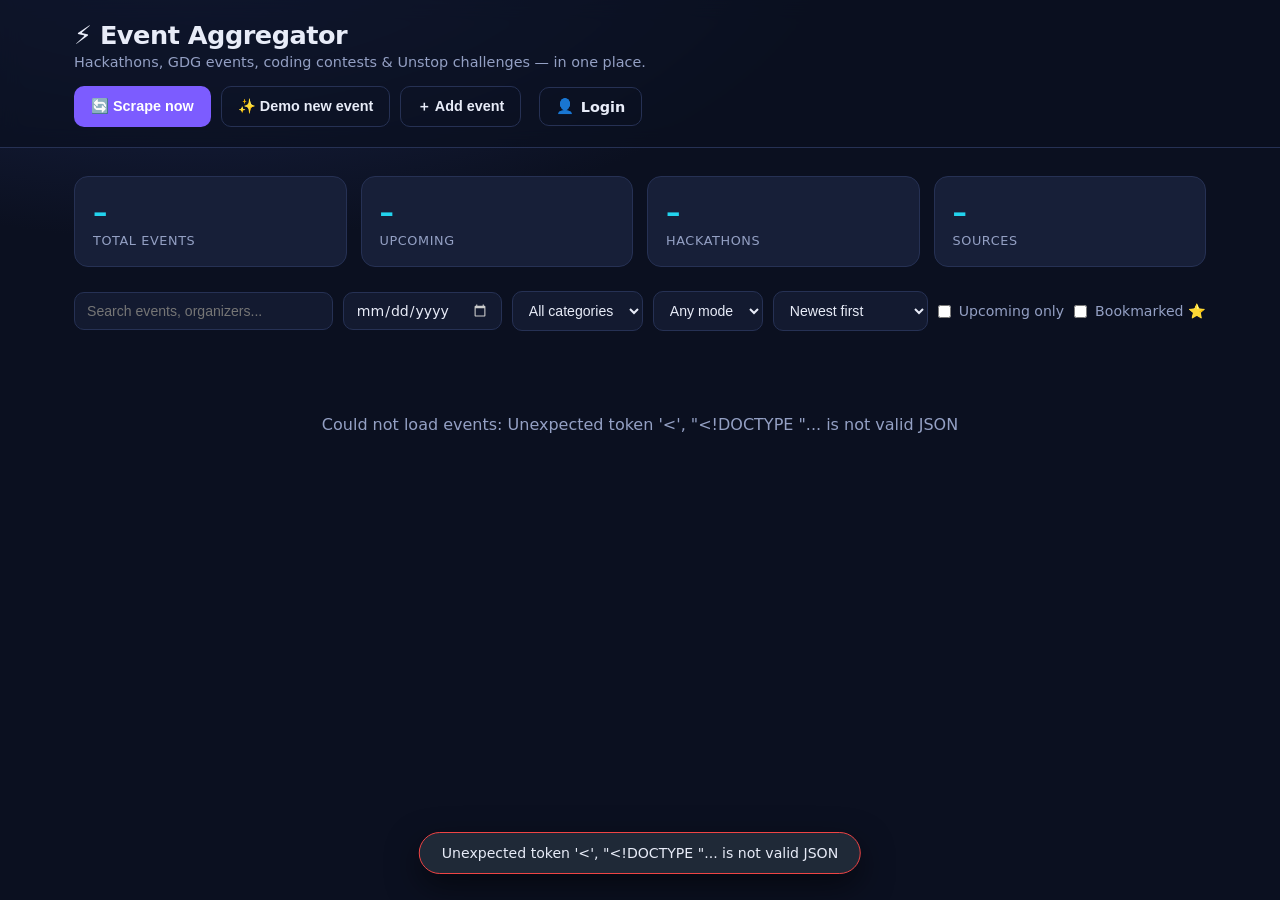
==== commit 094681b1: "feat: added calendar date picker to filter active events" ====
--- a/Frontend/index.html
+++ b/Frontend/index.html
@@ -3,33 +3,35 @@
 <head>
   <meta charset="UTF-8" />
   <meta name="viewport" content="width=device-width, initial-scale=1.0" />
-  <title>Event Aggregator - Student Opportunity Hub</title>
+  <title>Event Aggregator</title>
   <link rel="stylesheet" href="./style.css" />
 </head>
 <body>
+  <header class="hero">
+    <div class="hero-inner">
+      <div>
+        <h1>⚡ Event Aggregator</h1>
+        <p class="tagline">Hackathons, GDG events, coding contests &amp; Unstop challenges — in one place.</p>
+      </div>
+      <div class="hero-actions">
+        <button id="scrapeBtn" class="btn btn-primary">🔄 Scrape now</button>
+        <button id="demoBtn" class="btn btn-ghost">✨ Demo new event</button>
+        <button id="addBtn" class="btn btn-ghost">＋ Add event</button>
 
-  <!-- Sticky Navbar (Matching SOH) -->
-  <header class="navbar">
-    <div class="nav-container">
-      <a href="/" class="nav-brand">EVENT AGGREGATOR</a>
+        <!-- Dynamic Auth Box -->
+        <div id="authContainer" style="display: inline-flex; align-items: center; margin-left: 0.5rem;">
+          <!-- Default: Login Button -->
+          <a href="/login.html" id="loginBtn" class="btn btn-ghost" style="text-decoration:none; display:inline-flex; align-items:center; gap:0.4rem;">
+            👤 <span>Login</span>
+          </a>
 
-      <nav class="nav-menu">
-        <a href="/" class="nav-item active">Events</a>
-        <a href="#momentum" class="nav-item">Trending</a>
-        <a href="javascript:void(0)" id="addNavBtn" class="nav-item">Add Event</a>
-        <a href="/login.html" class="nav-item">Login</a>
-      </nav>
-
-      <div style="display: flex; align-items: center; gap: 12px;">
-        <div id="authContainer">
-          <a href="/login.html" id="loginBtn" class="btn-white-pill">Login</a>
-
-          <div id="userProfileBox" style="display: none; align-items: center; gap: 10px;">
-            <div style="background: rgba(45, 212, 191, 0.12); border: 1px solid rgba(45, 212, 191, 0.35); color: var(--teal-accent); padding: 5px 14px; border-radius: 9999px; font-size: 0.82rem; font-weight: 600; display: flex; align-items: center; gap: 6px;">
-              <span style="display: inline-block; width: 6px; height: 6px; background: #22c55e; border-radius: 50%;"></span>
-              <span id="userEmailBadge">User</span>
+          <!-- Logged In Profile Box -->
+          <div id="userProfileBox" style="display: none; align-items: center; gap: 0.6rem;">
+            <div style="background: rgba(99, 102, 241, 0.15); border: 1px solid #6366f1; color: #a5b4fc; padding: 0.45rem 0.85rem; border-radius: 6px; font-size: 0.85rem; font-weight: 500; display: flex; align-items: center; gap: 0.45rem;">
+              <span style="display:inline-block; width:8px; height:8px; background:#22c55e; border-radius:50%;"></span>
+              <span id="userEmailBadge">Logged in</span>
             </div>
-            <button onclick="handleLogout()" class="btn-ghost-pill" style="padding: 6px 14px; font-size: 0.8rem; color: #f87171;">
+            <button onclick="handleLogout()" class="btn btn-ghost" style="color: #f87171; border-color: #3f3f46; padding: 0.45rem 0.75rem;">
               Logout
             </button>
           </div>
@@ -38,104 +40,25 @@
     </div>
   </header>
 
-  <!-- Hero Section -->
-  <section class="hero-wrapper">
-    <div>
-      <div class="soh-badge">✨ STUDENT OPPORTUNITY HUB</div>
-      <h1 class="hero-title">
-        Discover the right events, hackathons, and challenges before everyone else.
-      </h1>
-      <p class="hero-desc">
-        A dark, minimal opportunity layer for ambitious builders. Track trending hackathons, GDG meetups, coding contests, and verified tech challenges in one unified interface.
-      </p>
+  <main class="container">
+    <section class="stats" id="stats">
+      <div class="stat-card"><span class="stat-value" id="statTotal">–</span><span class="stat-label">Total events</span></div>
+      <div class="stat-card"><span class="stat-value" id="statUpcoming">–</span><span class="stat-label">Upcoming</span></div>
+      <div class="stat-card"><span class="stat-value" id="statHackathons">–</span><span class="stat-label">Hackathons</span></div>
+      <div class="stat-card"><span class="stat-value" id="statSources">–</span><span class="stat-label">Sources</span></div>
+    </section>
 
-      <div class="hero-actions">
-        <button id="scrapeBtn" class="btn-white-pill">
-          Explore events &rarr;
-        </button>
-        <button id="addBtn" class="btn-ghost-pill">
-          + Submit opportunity
-        </button>
-        <button id="demoBtn" class="btn-ghost-pill" style="opacity: 0.7;">
-          ✨ Demo event
-        </button>
-      </div>
-
-      <!-- Live Dynamic Stats -->
-      <section class="stats" id="stats">
-        <div class="stat-card">
-          <span class="stat-value" id="statTotal">–</span>
-          <span class="stat-label">Events tracked</span>
-        </div>
-        <div class="stat-card">
-          <span class="stat-value" id="statUpcoming">–</span>
-          <span class="stat-label">Upcoming active</span>
-        </div>
-        <div class="stat-card">
-          <span class="stat-value" id="statHackathons">–</span>
-          <span class="stat-label">Hackathons</span>
-        </div>
-        <div class="stat-card">
-          <span class="stat-value" id="statSources">–</span>
-          <span class="stat-label">Verified sources</span>
-        </div>
-      </section>
-    </div>
-
-    <!-- Right Trending Box -->
-    <div>
-      <div class="trending-engine-card">
-        <div class="trending-header">
-          <span>Trending Engine</span>
-          <span style="font-size: 0.9rem;">📈</span>
-        </div>
-
-        <div class="trending-item">
-          <div class="trending-item-meta">
-            <span>Rank 01</span>
-            <span style="color: var(--teal-accent);">31 Upvotes</span>
-          </div>
-          <div class="trending-item-title">SDE Placement Masterclass</div>
-          <div class="trending-item-sub">Remote &bull; Placement &bull; Coding</div>
-        </div>
-
-        <div class="trending-item">
-          <div class="trending-item-meta">
-            <span>Rank 02</span>
-            <span style="color: var(--teal-accent);">24 Upvotes</span>
-          </div>
-          <div class="trending-item-title">National AI Buildathon</div>
-          <div class="trending-item-sub">Bengaluru &bull; Hackathon &bull; AI/ML</div>
-        </div>
-
-        <div class="trending-item" style="margin-bottom: 0;">
-          <div class="trending-item-meta">
-            <span>Rank 03</span>
-            <span style="color: var(--teal-accent);">19 Upvotes</span>
-          </div>
-          <div class="trending-item-title">Google Developer Groups Live</div>
-          <div class="trending-item-sub">Online &bull; GDG Meetup &bull; Cloud</div>
-        </div>
-      </div>
-    </div>
-  </section>
-
-  <!-- Feed Section -->
-  <main class="container" id="momentum">
-    <div class="section-label">Trending Events</div>
-    <div class="section-title-bar">
-      <h2 class="section-heading">Momentum-ranked opportunities</h2>
-    </div>
-
-    <!-- Filters Bar -->
     <section class="filters">
-      <input type="search" id="searchInput" placeholder="Search events, organizers, tags..." />
+      <input type="search" id="searchInput" placeholder="Search events, organizers..." />
+      <input type="date" id="dateFilter" title="Find events active on this date" />
       <select id="categoryFilter">
         <option value="">All categories</option>
         <option value="hackathon">Hackathon</option>
         <option value="coding">Coding</option>
         <option value="workshop">Workshop</option>
         <option value="webinar">Webinar</option>
+        <option value="meetup">Meetup</option>
+        <option value="conference">Conference</option>
         <option value="gdg">GDG</option>
         <option value="other">Other</option>
       </select>
@@ -153,21 +76,25 @@
       <label class="checkbox">
         <input type="checkbox" id="upcomingFilter" /> Upcoming only
       </label>
+      
+      <label class="checkbox">
+        <input type="checkbox" id="bookmarkFilter" /> Bookmarked ⭐
+      </label>
+    </section>
     </section>
 
-    <!-- Cards Grid -->
     <section id="eventsGrid" class="grid"></section>
-    <p id="emptyState" class="empty hidden">No events match your filters yet. Try “Explore events”.</p>
+    <p id="emptyState" class="empty hidden">No events match your filters yet. Try “Scrape now”.</p>
   </main>
 
-  <!-- Add Event Modal -->
+  <!-- Add-event modal -->
   <div class="modal-backdrop hidden" id="modalBackdrop">
     <div class="modal">
-      <h2>Submit Opportunity</h2>
+      <h2>Add an event</h2>
       <form id="eventForm">
-        <label>Title *<input type="text" name="title" required minlength="3" placeholder="e.g. Smart India Hackathon" /></label>
-        <label>Official URL *<input type="url" name="url" required placeholder="https://..." /></label>
-        <label>Description<textarea name="description" rows="3" placeholder="Summary of the event..."></textarea></label>
+        <label>Title *<input type="text" name="title" required minlength="3" /></label>
+        <label>URL *<input type="url" name="url" required placeholder="https://..." /></label>
+        <label>Description<textarea name="description" rows="3"></textarea></label>
         <div class="row">
           <label>Category
             <select name="category">
@@ -175,6 +102,8 @@
               <option value="coding">Coding</option>
               <option value="workshop">Workshop</option>
               <option value="webinar">Webinar</option>
+              <option value="meetup">Meetup</option>
+              <option value="conference">Conference</option>
               <option value="gdg">GDG</option>
               <option value="other" selected>Other</option>
             </select>
@@ -188,50 +117,39 @@
           </label>
         </div>
         <div class="row">
-          <label>Organizer<input type="text" name="organizer" placeholder="e.g. Google Developers" /></label>
-          <label>Location<input type="text" name="location" placeholder="Remote / Bengaluru" /></label>
+          <label>Organizer<input type="text" name="organizer" /></label>
+          <label>Location<input type="text" name="location" /></label>
         </div>
         <div class="row">
           <label>Starts on<input type="date" name="starts_at" /></label>
           <label>Deadline<input type="date" name="deadline" /></label>
         </div>
         <div class="modal-actions">
-          <button type="button" class="btn-ghost-pill" id="cancelBtn">Cancel</button>
-          <button type="submit" class="btn-white-pill">Save Opportunity</button>
+          <button type="button" class="btn btn-ghost" id="cancelBtn">Cancel</button>
+          <button type="submit" class="btn btn-primary">Save event</button>
         </div>
       </form>
     </div>
   </div>
-
-  <!-- Delete Confirmation Modal (Expected by app.js) -->
+  <!-- Delete Confirmation Box -->
   <div class="modal-backdrop hidden" id="deleteModalBackdrop">
-    <div class="modal" style="max-width: 420px; text-align: center;">
-      <h2 style="font-size: 1.2rem; margin-bottom: 8px;">Delete Event?</h2>
-      <p style="color: var(--text-muted); font-size: 0.88rem; margin-bottom: 22px;">
-        Are you sure you want to delete this event? This action cannot be undone.
-      </p>
-      <div style="display: flex; justify-content: center; gap: 12px;">
-        <button type="button" class="btn-ghost-pill" id="cancelDeleteBtn">Cancel</button>
-        <button type="button" class="btn-white-pill" id="confirmDeleteBtn" style="background: #ef4444; color: #fff;">Delete</button>
+    <div class="modal" style="max-width: 400px; text-align: center;">
+      <h2 style="margin-bottom: 10px;">Delete Event</h2>
+      <p style="margin-bottom: 24px; color: var(--muted); font-size: 0.95rem;">Are you sure you want to delete this event? This action cannot be undone.</p>
+      <div class="modal-actions" style="justify-content: center; gap: 16px;">
+        <button type="button" class="btn btn-ghost" id="cancelDeleteBtn">Cancel</button>
+        <button type="button" class="btn" style="background: #ef4444; color: white; border: none;" id="confirmDeleteBtn">Yes, Delete</button>
       </div>
     </div>
   </div>
 
   <div id="toast" class="toast hidden"></div>
 
-  <!-- Main Backend Script -->
+  <!-- Main Application Script -->
   <script src="./app.js"></script>
 
-  <!-- Auth State Sync -->
+  <!-- Auth State & User Activity Script -->
   <script>
-    const addNavBtn = document.getElementById("addNavBtn");
-    if (addNavBtn) {
-      addNavBtn.addEventListener("click", () => {
-        const addBtn = document.getElementById("addBtn");
-        if (addBtn) addBtn.click();
-      });
-    }
-
     function getActiveUser() {
       try {
         const raw = localStorage.getItem("user");
@@ -250,8 +168,8 @@
       if (user && user.isLoggedIn) {
         if (loginBtn) loginBtn.style.display = "none";
         if (userProfileBox) userProfileBox.style.display = "inline-flex";
-        const displayName = user.name || (user.email ? user.email.split("@")[0] : "User");
-        if (userEmailBadge) userEmailBadge.textContent = displayName;
+        const displayName = user.email ? user.email.split("@")[0] : "User";
+        if (userEmailBadge) userEmailBadge.textContent = "Hi, " + displayName;
       } else {
         if (loginBtn) loginBtn.style.display = "inline-flex";
         if (userProfileBox) userProfileBox.style.display = "none";
--- a/Frontend/style.css
+++ b/Frontend/style.css
@@ -1,687 +1,289 @@
-/* ==========================================================================
-   SOH (Student Opportunity Hub) - 1:1 Pixel-Perfect Dark Cyber Theme
-   ========================================================================== */
-
 :root {
-  --bg-canvas: #060911;
-  --bg-card: rgba(11, 18, 32, 0.75);
-  --bg-card-hover: rgba(16, 26, 46, 0.95);
-  --bg-inner: rgba(18, 28, 48, 0.6);
-  --bg-input: #0d1526;
-  
-  --border-subtle: rgba(255, 255, 255, 0.07);
-  --border-card: rgba(255, 255, 255, 0.1);
-  --border-active: rgba(45, 212, 191, 0.5);
-  
-  --teal-accent: #2dd4bf;
-  --teal-glow: rgba(45, 212, 191, 0.22);
-  --cyan-accent: #38bdf8;
-  
-  --text-white: #ffffff;
-  --text-heading: #f8fafc;
-  --text-muted: #94a3b8;
-  --text-subtle: #64748b;
-}
-
-* {
-  box-sizing: border-box;
-  margin: 0;
-  padding: 0;
-}
+  --bg: #0b1020;
+  --bg-soft: #131a30;
+  --card: #171f38;
+  --border: #263154;
+  --text: #e8ecf8;
+  --muted: #94a0c4;
+  --primary: #7c5cff;
+  --primary-hover: #6a49f0;
+  --accent: #22d3ee;
+  --radius: 14px;
+}
+
+* { box-sizing: border-box; margin: 0; padding: 0; }
 
 body {
-  font-family: -apple-system, BlinkMacSystemFont, "Segoe UI", Roboto, sans-serif;
-  background-color: var(--bg-canvas);
-  /* SOH Exact Background Grid Pattern */
-  background-image: 
-    radial-gradient(circle at 12% 16%, rgba(45, 212, 191, 0.08) 0%, transparent 45%),
-    radial-gradient(circle at 88% 32%, rgba(56, 189, 248, 0.07) 0%, transparent 45%),
-    linear-gradient(rgba(255, 255, 255, 0.035) 1px, transparent 1px),
-    linear-gradient(90deg, rgba(255, 255, 255, 0.035) 1px, transparent 1px);
-  background-size: 100% 100%, 100% 100%, 46px 46px, 46px 46px;
-  color: var(--text-heading);
+  font-family: "Segoe UI", system-ui, -apple-system, sans-serif;
+  background: radial-gradient(1200px 600px at 15% -10%, #1e2a55 0%, var(--bg) 55%);
+  color: var(--text);
   min-height: 100vh;
 }
 
-/* ---------- SOH Navbar ---------- */
-.hero, .navbar {
+/* ---------- Hero ---------- */
+.hero {
+  border-bottom: 1px solid var(--border);
+  background: rgba(11, 16, 32, 0.7);
+  backdrop-filter: blur(10px);
   position: sticky;
   top: 0;
-  z-index: 100;
-  background: rgba(6, 9, 17, 0.85);
-  backdrop-filter: blur(14px);
-  border-bottom: 1px solid var(--border-subtle);
-  padding: 14px 24px;
-}
-
-.hero-inner, .nav-container {
-  max-width: 1260px;
+  z-index: 50;
+}
+.hero-inner {
+  max-width: 1180px;
   margin: 0 auto;
-  display: flex;
+  padding: 20px 24px;
+  display: flex;
+  flex-wrap: wrap;
+  gap: 16px;
   align-items: center;
   justify-content: space-between;
 }
-
-.nav-brand {
-  font-size: 1.35rem;
-  font-weight: 800;
-  letter-spacing: -0.5px;
-  color: var(--text-white);
-  text-decoration: none;
-}
-
-.nav-menu {
-  display: flex;
-  align-items: center;
-  gap: 28px;
-}
-
-.nav-item {
-  color: var(--text-muted);
-  text-decoration: none;
-  font-size: 0.88rem;
-  font-weight: 500;
-  transition: color 0.2s;
-  padding: 4px 0;
-  position: relative;
-}
-
-.nav-item:hover {
-  color: var(--text-white);
-}
-
-.nav-item.active {
-  color: var(--text-white);
-  font-weight: 600;
-}
-
-.nav-item.active::after {
-  content: "";
-  position: absolute;
-  bottom: -4px;
-  left: 0;
-  width: 100%;
-  height: 2px;
-  background: var(--teal-accent);
-  box-shadow: 0 0 10px var(--teal-accent);
-}
-
-/* SOH Signature White Pill Button */
-.btn-white-pill {
-  background: #ffffff;
-  color: #060911;
-  text-decoration: none;
-  font-size: 0.86rem;
-  font-weight: 600;
-  padding: 8px 22px;
-  border-radius: 9999px;
-  border: none;
-  cursor: pointer;
-  display: inline-flex;
-  align-items: center;
-  gap: 6px;
-  transition: all 0.2s ease;
-}
-
-.btn-white-pill:hover {
-  background: #e2e8f0;
-  box-shadow: 0 0 18px rgba(255, 255, 255, 0.4);
-  transform: translateY(-1px);
-}
-
-.btn-ghost-pill {
-  background: rgba(255, 255, 255, 0.04);
-  color: var(--text-heading);
-  border: 1px solid var(--border-card);
-  border-radius: 9999px;
-  padding: 8px 20px;
-  font-size: 0.86rem;
-  font-weight: 600;
-  cursor: pointer;
-  transition: all 0.2s ease;
-}
-
-.btn-ghost-pill:hover {
-  background: rgba(255, 255, 255, 0.08);
-  border-color: rgba(255, 255, 255, 0.25);
-}
-
-/* Compatibility Buttons for app.js */
+.hero h1 { font-size: 1.6rem; letter-spacing: -0.5px; }
+.tagline { color: var(--muted); font-size: 0.9rem; margin-top: 4px; }
+.hero-actions { display: flex; gap: 10px; flex-wrap: wrap; }
+
+/* ---------- Buttons ---------- */
 .btn {
   border: 1px solid transparent;
-  border-radius: 9999px;
-  padding: 8px 18px;
-  font-size: 0.86rem;
+  border-radius: 10px;
+  padding: 10px 16px;
+  font-size: 0.9rem;
   font-weight: 600;
   cursor: pointer;
-  transition: all 0.2s ease;
-}
-.btn-primary {
-  background: #ffffff;
-  color: #060911;
-}
-.btn-primary:hover {
-  background: #e2e8f0;
-  box-shadow: 0 0 16px rgba(255, 255, 255, 0.35);
-}
+  transition: transform 0.12s ease, background 0.15s ease, opacity 0.15s ease;
+}
+/* ---------- Delete Button ---------- */
+.delete-btn {
+  background: transparent;
+  color: var(--muted);
+  border: 1px solid var(--border);
+  border-radius: 6px;
+  padding: 4px 8px;
+  font-size: 0.8rem;
+  cursor: pointer;
+  transition: all 0.2s;
+  margin-left: 10px;
+}
+.delete-btn:hover {
+  background: rgba(239, 68, 68, 0.15);
+  color: #ef4444;
+  border-color: rgba(239, 68, 68, 0.5);
+}
+.btn:active { transform: scale(0.97); }
+.btn-primary { background: var(--primary); color: #fff; }
+.btn-primary:hover { background: var(--primary-hover); }
 .btn-ghost {
-  background: rgba(255, 255, 255, 0.04);
-  color: var(--text-heading);
-  border: 1px solid var(--border-card);
-}
-.btn-ghost:hover {
-  background: rgba(255, 255, 255, 0.08);
-}
+  background: transparent;
+  color: var(--text);
+  border-color: var(--border);
+}
+.btn-ghost:hover { background: var(--bg-soft); }
 .btn:disabled { opacity: 0.55; cursor: not-allowed; }
 
-/* ---------- Hero 2-Column Section ---------- */
-.hero-wrapper {
-  max-width: 1260px;
-  margin: 3.2rem auto 2.5rem;
-  padding: 0 24px;
+/* ---------- Layout ---------- */
+.container { max-width: 1180px; margin: 0 auto; padding: 28px 24px 80px; }
+
+.stats {
   display: grid;
-  grid-template-columns: 1.35fr 1fr;
-  gap: 48px;
-  align-items: start;
-}
-
-.soh-badge {
-  display: inline-flex;
-  align-items: center;
-  gap: 6px;
-  border: 1px solid rgba(45, 212, 191, 0.35);
-  background: rgba(45, 212, 191, 0.08);
-  color: var(--teal-accent);
-  border-radius: 9999px;
-  font-size: 0.72rem;
-  font-weight: 700;
-  letter-spacing: 0.08em;
-  padding: 5px 14px;
-  margin-bottom: 1.25rem;
-  text-transform: uppercase;
-}
-
-.hero-title {
-  font-size: 2.75rem;
-  font-weight: 800;
-  letter-spacing: -0.03em;
-  line-height: 1.18;
-  color: var(--text-white);
-  margin-bottom: 1.2rem;
-}
-
-.hero-desc {
-  font-size: 0.95rem;
-  line-height: 1.6;
-  color: var(--text-muted);
-  margin-bottom: 1.75rem;
-  max-width: 580px;
-}
-
-.hero-actions {
-  display: flex;
-  align-items: center;
-  gap: 12px;
-  margin-bottom: 2.5rem;
-}
-
-/* SOH Stats Row */
-.stats {
-  display: flex;
+  grid-template-columns: repeat(auto-fit, minmax(160px, 1fr));
   gap: 14px;
+  margin-bottom: 24px;
+}
+.stat-card {
+  background: var(--card);
+  border: 1px solid var(--border);
+  border-radius: var(--radius);
+  padding: 18px;
+  display: flex;
+  flex-direction: column;
+  gap: 4px;
+}
+.stat-value { font-size: 1.8rem; font-weight: 700; color: var(--accent); }
+.stat-label { font-size: 0.8rem; color: var(--muted); text-transform: uppercase; letter-spacing: 0.6px; }
+
+/* ---------- Filters ---------- */
+.filters {
+  display: flex;
   flex-wrap: wrap;
-}
-
-.stat-card {
-  background: var(--bg-card);
-  border: 1px solid var(--border-card);
-  border-radius: 14px;
-  padding: 16px 20px;
-  min-width: 125px;
-  backdrop-filter: blur(8px);
-}
-
-.stat-value {
-  font-size: 1.75rem;
-  font-weight: 800;
-  color: var(--text-white);
-  line-height: 1.1;
-  display: block;
-}
-
-.stat-label {
-  font-size: 0.74rem;
-  color: var(--text-subtle);
-  margin-top: 4px;
-  display: block;
-  text-transform: capitalize;
-}
-
-/* ---------- Trending Engine Card ---------- */
-.trending-engine-card {
-  background: var(--bg-card);
-  border: 1px solid var(--border-card);
-  border-radius: 20px;
-  padding: 24px;
-  backdrop-filter: blur(12px);
-}
-
-.trending-header {
-  display: flex;
-  align-items: center;
-  justify-content: space-between;
-  margin-bottom: 18px;
-}
-
-.trending-header span {
-  font-size: 0.72rem;
-  font-weight: 800;
-  letter-spacing: 0.08em;
-  color: var(--cyan-accent);
-  text-transform: uppercase;
-}
-
-.trending-item {
-  background: var(--bg-inner);
-  border: 1px solid var(--border-subtle);
-  border-radius: 12px;
-  padding: 14px 16px;
-  margin-bottom: 12px;
-  transition: border-color 0.2s ease;
-}
-
-.trending-item:hover {
-  border-color: var(--border-active);
-}
-
-.trending-item-meta {
-  display: flex;
-  justify-content: space-between;
-  font-size: 0.68rem;
-  font-weight: 700;
-  letter-spacing: 0.06em;
-  color: var(--text-subtle);
-  text-transform: uppercase;
-  margin-bottom: 6px;
-}
-
-.trending-item-title {
-  font-size: 0.95rem;
-  font-weight: 700;
-  color: var(--text-white);
-  margin-bottom: 4px;
-}
-
-.trending-item-sub {
-  font-size: 0.78rem;
-  color: var(--text-muted);
-}
-
-/* ---------- Main Container & Filters ---------- */
-.container {
-  max-width: 1260px;
-  margin: 3rem auto 0;
-  padding: 0 24px 80px;
-}
-
-.section-label {
-  font-size: 0.72rem;
-  font-weight: 800;
-  letter-spacing: 0.08em;
-  color: var(--teal-accent);
-  text-transform: uppercase;
-  margin-bottom: 6px;
-}
-
-.section-title-bar {
-  display: flex;
-  align-items: center;
-  justify-content: space-between;
+  gap: 10px;
   margin-bottom: 24px;
-}
-
-.section-heading {
-  font-size: 1.55rem;
-  font-weight: 800;
-  color: var(--text-white);
-  letter-spacing: -0.02em;
-}
-
-.filters {
-  display: flex;
-  flex-wrap: wrap;
-  gap: 12px;
-  margin-bottom: 26px;
-  align-items: center;
-}
-
-.filters input,
+  align-items: center;
+}
+.filters input[type="search"],
 .filters select {
-  background: var(--bg-card);
-  border: 1px solid var(--border-card);
-  color: var(--text-heading);
+  background: var(--bg-soft);
+  border: 1px solid var(--border);
+  color: var(--text);
   border-radius: 10px;
-  padding: 10px 14px;
+  padding: 10px 12px;
   font-size: 0.88rem;
   outline: none;
-  transition: border-color 0.2s;
-}
-
-.filters input[type="search"] {
-  flex: 1 1 260px;
-}
-
-.filters input:focus,
-.filters select:focus {
-  border-color: var(--teal-accent);
-}
-
+}
+.filters input[type="search"] { flex: 1 1 240px; }
+.filters input:focus, .filters select:focus { border-color: var(--primary); }
 .checkbox {
   display: flex;
   align-items: center;
   gap: 8px;
-  font-size: 0.85rem;
-  color: var(--text-muted);
-  cursor: pointer;
-}
-
-/* ---------- Cards Grid & Netflix-Style Hover ---------- */
+  font-size: 0.88rem;
+  color: var(--muted);
+  cursor: pointer;
+  user-select: none;
+}
+
+/* ---------- Cards ---------- */
 .grid {
   display: grid;
-  grid-template-columns: repeat(auto-fill, minmax(340px, 1fr));
-  gap: 22px;
-}
-
+  grid-template-columns: repeat(auto-fill, minmax(310px, 1fr));
+  gap: 18px;
+}
 .card {
-  background: var(--bg-card);
-  border: 1px solid var(--border-card);
-  border-radius: 16px;
-  padding: 22px;
+  background: linear-gradient(180deg, var(--card) 0%, #141b32 100%);
+  border: 1px solid var(--border);
+  border-radius: var(--radius);
+  padding: 18px;
   display: flex;
   flex-direction: column;
-  backdrop-filter: blur(10px);
-  position: relative;
-  cursor: pointer;
-  
-  /* Netflix Smooth Scale */
-  transition: transform 0.32s cubic-bezier(0.16, 1, 0.3, 1),
-              box-shadow 0.32s cubic-bezier(0.16, 1, 0.3, 1),
-              border-color 0.32s ease,
-              background 0.32s ease;
-  z-index: 1;
-}
-
-.card:hover {
-  transform: translateY(-8px) scale(1.035);
-  z-index: 10;
-  background: var(--bg-card-hover);
-  border-color: var(--border-active);
-  box-shadow: 0 24px 48px -12px rgba(0, 0, 0, 0.85),
-              0 0 24px var(--teal-glow);
-}
-
-.card-head {
-  display: flex;
-  justify-content: space-between;
-  align-items: center;
-  margin-bottom: 12px;
-}
-
+  gap: 12px;
+  transition: transform 0.15s ease, border-color 0.15s ease;
+}
+.card:hover { transform: translateY(-3px); border-color: var(--primary); }
+.card-head { display: flex; justify-content: space-between; align-items: flex-start; gap: 10px; }
+.card h3 { font-size: 1.05rem; line-height: 1.35; }
+.card h3 a { color: var(--text); text-decoration: none; }
+.card h3 a:hover { color: var(--accent); }
+.card p.desc { color: var(--muted); font-size: 0.87rem; line-height: 1.55; }
+.meta { display: flex; flex-wrap: wrap; gap: 8px; font-size: 0.78rem; }
 .pill {
-  border: 1px solid rgba(45, 212, 191, 0.35);
-  background: rgba(45, 212, 191, 0.1);
-  color: var(--teal-accent);
-  border-radius: 9999px;
-  padding: 3px 10px;
-  font-size: 0.68rem;
-  font-weight: 700;
-  letter-spacing: 0.05em;
-  text-transform: uppercase;
-}
-
-.pill.source {
-  border-color: rgba(56, 189, 248, 0.35);
-  background: rgba(56, 189, 248, 0.1);
-  color: var(--cyan-accent);
-}
-
-.card h3 {
-  font-size: 1.15rem;
-  font-weight: 700;
-  line-height: 1.35;
-  margin-bottom: 8px;
-}
-
-.card h3 a {
-  color: var(--text-white);
-  text-decoration: none;
-}
-
-.card h3 a:hover {
-  color: var(--teal-accent);
-}
-
-.card p.desc {
-  color: var(--text-muted);
-  font-size: 0.86rem;
-  line-height: 1.55;
-  margin-bottom: 16px;
-}
-
-.meta {
-  display: flex;
-  flex-wrap: wrap;
-  gap: 8px;
-  margin-bottom: 16px;
-}
-
+  background: rgba(124, 92, 255, 0.14);
+  border: 1px solid rgba(124, 92, 255, 0.35);
+  color: #c4b5fd;
+  padding: 3px 9px;
+  border-radius: 999px;
+  text-transform: capitalize;
+}
+.pill.source { background: rgba(34, 211, 238, 0.12); border-color: rgba(34, 211, 238, 0.35); color: #a5f3fc; }
 .card-foot {
   margin-top: auto;
   display: flex;
   justify-content: space-between;
   align-items: center;
   font-size: 0.8rem;
-  color: var(--text-subtle);
-  border-top: 1px solid var(--border-subtle);
-  padding-top: 14px;
-}
-
-.urgent { color: #f87171; font-weight: 600; }
-.ok { color: #4ade80; }
-
-.empty { text-align: center; color: var(--text-muted); padding: 60px 20px; }
+  color: var(--muted);
+  border-top: 1px solid var(--border);
+  padding-top: 10px;
+}
+.urgent { color: #fca5a5; font-weight: 600; }
+.ok { color: #86efac; }
+
+.empty { text-align: center; color: var(--muted); padding: 60px 20px; }
 .hidden { display: none !important; }
 
-/* ---------- SOH 2-Column Auth Layout ---------- */
-.auth-page-wrapper {
-  max-width: 1040px;
-  margin: 3.5rem auto 4rem;
-  padding: 0 24px;
-}
-
-.auth-page-header {
-  margin-bottom: 2.5rem;
-}
-
-.auth-page-header .auth-tag {
-  font-size: 0.72rem;
-  font-weight: 800;
-  letter-spacing: 0.08em;
-  color: var(--teal-accent);
-  text-transform: uppercase;
-  margin-bottom: 8px;
-}
-
-.auth-page-header h1 {
-  font-size: 2.2rem;
-  font-weight: 800;
-  color: var(--text-white);
-  letter-spacing: -0.02em;
-  margin-bottom: 10px;
-}
-
-.auth-page-header p {
-  color: var(--text-muted);
-  font-size: 0.9rem;
-}
-
-.auth-grid {
-  display: grid;
-  grid-template-columns: 1fr 1fr;
-  gap: 28px;
-}
-
-.auth-box {
-  background: var(--bg-card);
-  border: 1px solid var(--border-card);
-  border-radius: 20px;
-  padding: 32px 28px;
-  backdrop-filter: blur(12px);
-}
-
-.auth-box-tag {
-  font-size: 0.7rem;
-  font-weight: 800;
-  letter-spacing: 0.08em;
-  color: var(--teal-accent);
-  text-transform: uppercase;
-  margin-bottom: 6px;
-}
-
-.auth-box h2 {
-  font-size: 1.45rem;
-  font-weight: 700;
-  color: var(--text-white);
-  margin-bottom: 22px;
-}
-
-.form-group {
-  margin-bottom: 1.15rem;
-}
-
-.form-group label {
-  display: block;
-  font-size: 0.82rem;
-  color: var(--text-muted);
-  margin-bottom: 6px;
-}
-
-.form-input {
-  width: 100%;
-  padding: 0.75rem 1rem;
-  background: var(--bg-input);
-  border: 1px solid var(--border-card);
-  border-radius: 8px;
-  color: var(--text-white);
-  font-size: 0.92rem;
-  outline: none;
-  transition: border-color 0.2s;
-}
-
-.form-input:focus {
-  border-color: var(--teal-accent);
-}
-
-.auth-submit-btn {
-  width: 100%;
-  padding: 0.8rem;
-  background: #ffffff;
-  color: #060911;
-  border: none;
-  border-radius: 9999px;
-  font-size: 0.92rem;
-  font-weight: 700;
-  cursor: pointer;
-  margin-top: 0.6rem;
-  transition: all 0.2s;
-}
-
-.auth-submit-btn:hover {
-  background: #e2e8f0;
-  box-shadow: 0 0 16px rgba(255, 255, 255, 0.4);
-}
-
-/* Feedback Alerts */
-.auth-alert {
-  display: none;
-  padding: 0.75rem 1rem;
-  border-radius: 8px;
-  font-size: 0.85rem;
-  margin-bottom: 1.25rem;
-  text-align: center;
-}
-.auth-alert.error {
-  background: rgba(239, 68, 68, 0.15);
-  color: #fca5a5;
-  border: 1px solid rgba(239, 68, 68, 0.35);
-  display: block;
-}
-.auth-alert.success {
-  background: rgba(34, 197, 94, 0.15);
-  color: #86efac;
-  border: 1px solid rgba(34, 197, 94, 0.35);
-  display: block;
-}
-
-/* ---------- Modal & Toast ---------- */
+/* ---------- Modal ---------- */
 .modal-backdrop {
   position: fixed;
   inset: 0;
-  background: rgba(6, 9, 17, 0.85);
-  backdrop-filter: blur(10px);
+  background: rgba(4, 7, 18, 0.75);
+  backdrop-filter: blur(4px);
   display: flex;
   align-items: center;
   justify-content: center;
   padding: 20px;
-  z-index: 200;
-}
-
+  z-index: 100;
+}
 .modal {
-  background: #0b1220;
-  border: 1px solid var(--border-card);
-  border-radius: 20px;
-  padding: 28px;
+  background: var(--card);
+  border: 1px solid var(--border);
+  border-radius: var(--radius);
+  padding: 26px;
   width: 100%;
-  max-width: 600px;
+  max-width: 620px;
   max-height: 90vh;
   overflow-y: auto;
 }
-
-.modal h2 { margin-bottom: 16px; font-size: 1.3rem; color: var(--text-white); }
+.modal h2 { margin-bottom: 18px; font-size: 1.2rem; }
 .modal form { display: flex; flex-direction: column; gap: 14px; }
-.modal label { display: flex; flex-direction: column; gap: 6px; font-size: 0.82rem; color: var(--text-muted); flex: 1; }
+.modal label {
+  display: flex;
+  flex-direction: column;
+  gap: 6px;
+  font-size: 0.82rem;
+  color: var(--muted);
+  flex: 1;
+}
 .modal input, .modal textarea, .modal select {
-  background: var(--bg-input);
-  border: 1px solid var(--border-card);
-  border-radius: 8px;
+  background: var(--bg-soft);
+  border: 1px solid var(--border);
+  border-radius: 9px;
   padding: 10px 12px;
-  color: var(--text-white);
+  color: var(--text);
   font-size: 0.9rem;
+  font-family: inherit;
   outline: none;
 }
-.modal input:focus, .modal textarea:focus, .modal select:focus { border-color: var(--teal-accent); }
+.modal input:focus, .modal textarea:focus, .modal select:focus { border-color: var(--primary); }
 .row { display: flex; gap: 12px; flex-wrap: wrap; }
-.modal-actions { display: flex; justify-content: flex-end; gap: 10px; margin-top: 8px; }
-
+.modal-actions { display: flex; justify-content: flex-end; gap: 10px; margin-top: 6px; }
+
+/* ---------- Toast ---------- */
 .toast {
   position: fixed;
   bottom: 26px;
   left: 50%;
   transform: translateX(-50%);
-  background: #0f172a;
-  border: 1px solid var(--border-card);
-  color: var(--text-white);
-  padding: 12px 24px;
-  border-radius: 9999px;
-  font-size: 0.88rem;
-  box-shadow: 0 12px 32px rgba(0, 0, 0, 0.6);
-  z-index: 300;
+  background: #1f2937;
+  border: 1px solid var(--border);
+  color: var(--text);
+  padding: 12px 22px;
+  border-radius: 999px;
+  font-size: 0.88rem;
+  box-shadow: 0 12px 32px rgba(0, 0, 0, 0.5);
+  z-index: 200;
+  max-width: 90vw;
+  text-align: center;
 }
 .toast.success { border-color: #22c55e; }
 .toast.error { border-color: #ef4444; }
 
-@media (max-width: 900px) {
-  .hero-wrapper { grid-template-columns: 1fr; gap: 32px; }
-  .auth-grid { grid-template-columns: 1fr; }
-  .nav-menu { display: none; }
+@media (max-width: 620px) {
+  .hero-inner { flex-direction: column; align-items: flex-start; }
+  .filters { flex-direction: column; align-items: stretch; }
+}
+/* ---------- Bookmark Button ---------- */
+.bookmark-btn {
+  background: transparent;
+  border: none;
+  color: var(--muted);
+  font-size: 1.4rem;
+  cursor: pointer;
+  transition: transform 0.2s ease, color 0.2s ease;
+  padding: 0 4px;
+}
+.bookmark-btn:hover {
+  transform: scale(1.15);
+  color: #fbbf24; /* Yellow color */
+}
+.bookmark-btn.active {
+  color: #f59e0b; /* Darker yellow for active */
+}
+/* ---------- Date Picker ---------- */
+.filters input[type="date"] {
+  background: var(--bg-soft);
+  border: 1px solid var(--border);
+  color: var(--text);
+  border-radius: 10px;
+  padding: 9px 12px;
+  font-size: 0.88rem;
+  outline: none;
+  cursor: pointer;
+  font-family: inherit;
+}
+.filters input[type="date"]:focus {
+  border-color: var(--primary);
+}
+/* Calendar icon ko white karne ke liye */
+.filters input[type="date"]::-webkit-calendar-picker-indicator {
+  filter: invert(0.8);
+  cursor: pointer;
 }
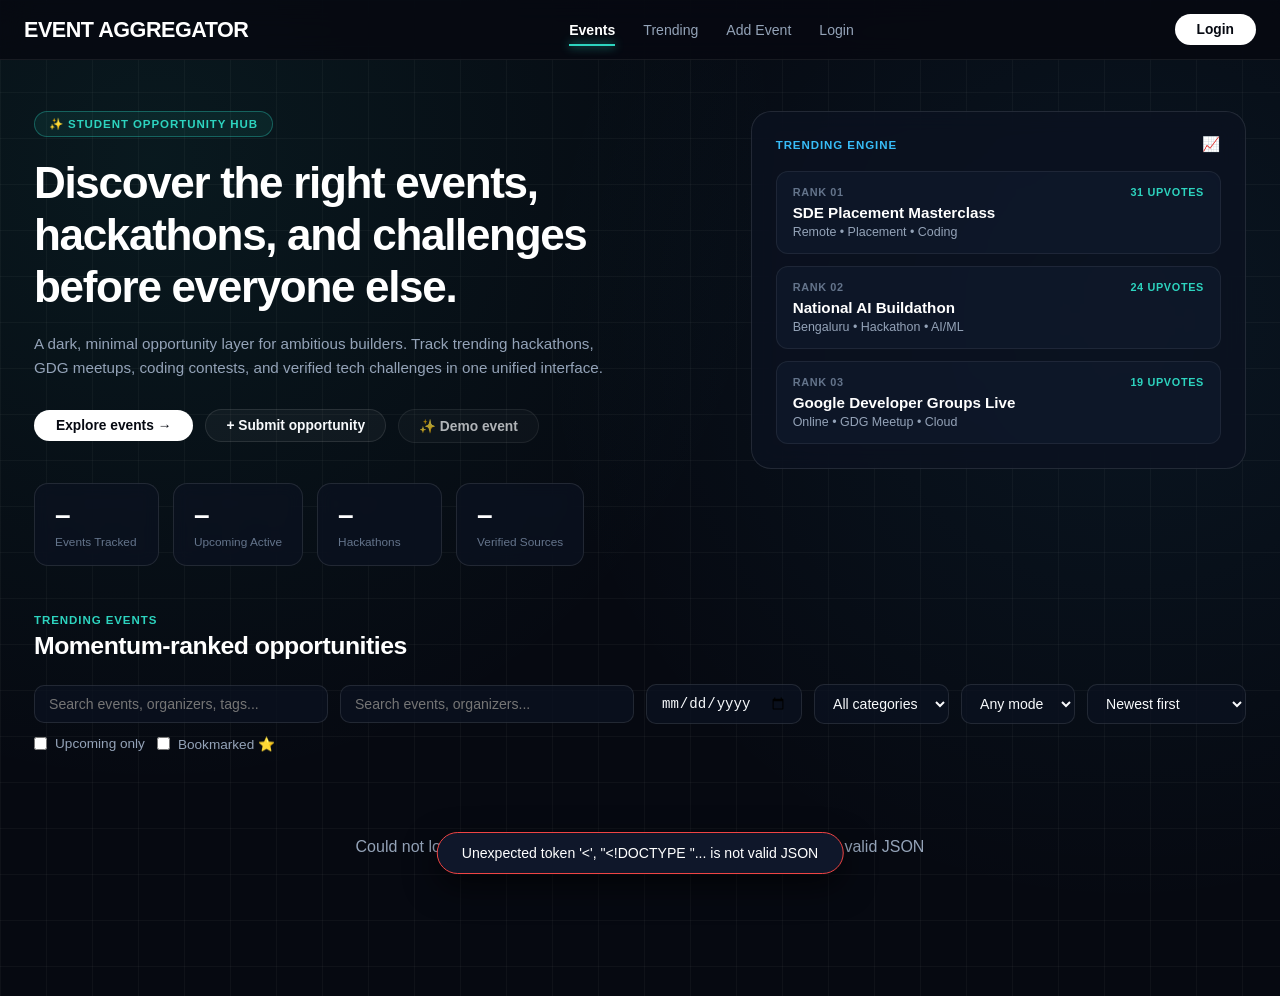
==== commit 2b00397e: "Merge branch 'main' into main" ====
--- a/Frontend/index.html
+++ b/Frontend/index.html
@@ -3,35 +3,33 @@
 <head>
   <meta charset="UTF-8" />
   <meta name="viewport" content="width=device-width, initial-scale=1.0" />
-  <title>Event Aggregator</title>
+  <title>Event Aggregator - Student Opportunity Hub</title>
   <link rel="stylesheet" href="./style.css" />
 </head>
 <body>
-  <header class="hero">
-    <div class="hero-inner">
-      <div>
-        <h1>⚡ Event Aggregator</h1>
-        <p class="tagline">Hackathons, GDG events, coding contests &amp; Unstop challenges — in one place.</p>
-      </div>
-      <div class="hero-actions">
-        <button id="scrapeBtn" class="btn btn-primary">🔄 Scrape now</button>
-        <button id="demoBtn" class="btn btn-ghost">✨ Demo new event</button>
-        <button id="addBtn" class="btn btn-ghost">＋ Add event</button>
-
-        <!-- Dynamic Auth Box -->
-        <div id="authContainer" style="display: inline-flex; align-items: center; margin-left: 0.5rem;">
-          <!-- Default: Login Button -->
-          <a href="/login.html" id="loginBtn" class="btn btn-ghost" style="text-decoration:none; display:inline-flex; align-items:center; gap:0.4rem;">
-            👤 <span>Login</span>
-          </a>
-
-          <!-- Logged In Profile Box -->
-          <div id="userProfileBox" style="display: none; align-items: center; gap: 0.6rem;">
-            <div style="background: rgba(99, 102, 241, 0.15); border: 1px solid #6366f1; color: #a5b4fc; padding: 0.45rem 0.85rem; border-radius: 6px; font-size: 0.85rem; font-weight: 500; display: flex; align-items: center; gap: 0.45rem;">
-              <span style="display:inline-block; width:8px; height:8px; background:#22c55e; border-radius:50%;"></span>
-              <span id="userEmailBadge">Logged in</span>
+
+  <!-- Sticky Navbar (Matching SOH) -->
+  <header class="navbar">
+    <div class="nav-container">
+      <a href="/" class="nav-brand">EVENT AGGREGATOR</a>
+
+      <nav class="nav-menu">
+        <a href="/" class="nav-item active">Events</a>
+        <a href="#momentum" class="nav-item">Trending</a>
+        <a href="javascript:void(0)" id="addNavBtn" class="nav-item">Add Event</a>
+        <a href="/login.html" class="nav-item">Login</a>
+      </nav>
+
+      <div style="display: flex; align-items: center; gap: 12px;">
+        <div id="authContainer">
+          <a href="/login.html" id="loginBtn" class="btn-white-pill">Login</a>
+
+          <div id="userProfileBox" style="display: none; align-items: center; gap: 10px;">
+            <div style="background: rgba(45, 212, 191, 0.12); border: 1px solid rgba(45, 212, 191, 0.35); color: var(--teal-accent); padding: 5px 14px; border-radius: 9999px; font-size: 0.82rem; font-weight: 600; display: flex; align-items: center; gap: 6px;">
+              <span style="display: inline-block; width: 6px; height: 6px; background: #22c55e; border-radius: 50%;"></span>
+              <span id="userEmailBadge">User</span>
             </div>
-            <button onclick="handleLogout()" class="btn btn-ghost" style="color: #f87171; border-color: #3f3f46; padding: 0.45rem 0.75rem;">
+            <button onclick="handleLogout()" class="btn-ghost-pill" style="padding: 6px 14px; font-size: 0.8rem; color: #f87171;">
               Logout
             </button>
           </div>
@@ -40,15 +38,98 @@
     </div>
   </header>
 
-  <main class="container">
-    <section class="stats" id="stats">
-      <div class="stat-card"><span class="stat-value" id="statTotal">–</span><span class="stat-label">Total events</span></div>
-      <div class="stat-card"><span class="stat-value" id="statUpcoming">–</span><span class="stat-label">Upcoming</span></div>
-      <div class="stat-card"><span class="stat-value" id="statHackathons">–</span><span class="stat-label">Hackathons</span></div>
-      <div class="stat-card"><span class="stat-value" id="statSources">–</span><span class="stat-label">Sources</span></div>
-    </section>
-
+  <!-- Hero Section -->
+  <section class="hero-wrapper">
+    <div>
+      <div class="soh-badge">✨ STUDENT OPPORTUNITY HUB</div>
+      <h1 class="hero-title">
+        Discover the right events, hackathons, and challenges before everyone else.
+      </h1>
+      <p class="hero-desc">
+        A dark, minimal opportunity layer for ambitious builders. Track trending hackathons, GDG meetups, coding contests, and verified tech challenges in one unified interface.
+      </p>
+
+      <div class="hero-actions">
+        <button id="scrapeBtn" class="btn-white-pill">
+          Explore events &rarr;
+        </button>
+        <button id="addBtn" class="btn-ghost-pill">
+          + Submit opportunity
+        </button>
+        <button id="demoBtn" class="btn-ghost-pill" style="opacity: 0.7;">
+          ✨ Demo event
+        </button>
+      </div>
+
+      <!-- Live Dynamic Stats -->
+      <section class="stats" id="stats">
+        <div class="stat-card">
+          <span class="stat-value" id="statTotal">–</span>
+          <span class="stat-label">Events tracked</span>
+        </div>
+        <div class="stat-card">
+          <span class="stat-value" id="statUpcoming">–</span>
+          <span class="stat-label">Upcoming active</span>
+        </div>
+        <div class="stat-card">
+          <span class="stat-value" id="statHackathons">–</span>
+          <span class="stat-label">Hackathons</span>
+        </div>
+        <div class="stat-card">
+          <span class="stat-value" id="statSources">–</span>
+          <span class="stat-label">Verified sources</span>
+        </div>
+      </section>
+    </div>
+
+    <!-- Right Trending Box -->
+    <div>
+      <div class="trending-engine-card">
+        <div class="trending-header">
+          <span>Trending Engine</span>
+          <span style="font-size: 0.9rem;">📈</span>
+        </div>
+
+        <div class="trending-item">
+          <div class="trending-item-meta">
+            <span>Rank 01</span>
+            <span style="color: var(--teal-accent);">31 Upvotes</span>
+          </div>
+          <div class="trending-item-title">SDE Placement Masterclass</div>
+          <div class="trending-item-sub">Remote &bull; Placement &bull; Coding</div>
+        </div>
+
+        <div class="trending-item">
+          <div class="trending-item-meta">
+            <span>Rank 02</span>
+            <span style="color: var(--teal-accent);">24 Upvotes</span>
+          </div>
+          <div class="trending-item-title">National AI Buildathon</div>
+          <div class="trending-item-sub">Bengaluru &bull; Hackathon &bull; AI/ML</div>
+        </div>
+
+        <div class="trending-item" style="margin-bottom: 0;">
+          <div class="trending-item-meta">
+            <span>Rank 03</span>
+            <span style="color: var(--teal-accent);">19 Upvotes</span>
+          </div>
+          <div class="trending-item-title">Google Developer Groups Live</div>
+          <div class="trending-item-sub">Online &bull; GDG Meetup &bull; Cloud</div>
+        </div>
+      </div>
+    </div>
+  </section>
+
+  <!-- Feed Section -->
+  <main class="container" id="momentum">
+    <div class="section-label">Trending Events</div>
+    <div class="section-title-bar">
+      <h2 class="section-heading">Momentum-ranked opportunities</h2>
+    </div>
+
+    <!-- Filters Bar -->
     <section class="filters">
+      <input type="search" id="searchInput" placeholder="Search events, organizers, tags..." />
       <input type="search" id="searchInput" placeholder="Search events, organizers..." />
       <input type="date" id="dateFilter" title="Find events active on this date" />
       <select id="categoryFilter">
@@ -57,8 +138,6 @@
         <option value="coding">Coding</option>
         <option value="workshop">Workshop</option>
         <option value="webinar">Webinar</option>
-        <option value="meetup">Meetup</option>
-        <option value="conference">Conference</option>
         <option value="gdg">GDG</option>
         <option value="other">Other</option>
       </select>
@@ -83,18 +162,19 @@
     </section>
     </section>
 
+    <!-- Cards Grid -->
     <section id="eventsGrid" class="grid"></section>
-    <p id="emptyState" class="empty hidden">No events match your filters yet. Try “Scrape now”.</p>
+    <p id="emptyState" class="empty hidden">No events match your filters yet. Try “Explore events”.</p>
   </main>
 
-  <!-- Add-event modal -->
+  <!-- Add Event Modal -->
   <div class="modal-backdrop hidden" id="modalBackdrop">
     <div class="modal">
-      <h2>Add an event</h2>
+      <h2>Submit Opportunity</h2>
       <form id="eventForm">
-        <label>Title *<input type="text" name="title" required minlength="3" /></label>
-        <label>URL *<input type="url" name="url" required placeholder="https://..." /></label>
-        <label>Description<textarea name="description" rows="3"></textarea></label>
+        <label>Title *<input type="text" name="title" required minlength="3" placeholder="e.g. Smart India Hackathon" /></label>
+        <label>Official URL *<input type="url" name="url" required placeholder="https://..." /></label>
+        <label>Description<textarea name="description" rows="3" placeholder="Summary of the event..."></textarea></label>
         <div class="row">
           <label>Category
             <select name="category">
@@ -102,8 +182,6 @@
               <option value="coding">Coding</option>
               <option value="workshop">Workshop</option>
               <option value="webinar">Webinar</option>
-              <option value="meetup">Meetup</option>
-              <option value="conference">Conference</option>
               <option value="gdg">GDG</option>
               <option value="other" selected>Other</option>
             </select>
@@ -117,39 +195,50 @@
           </label>
         </div>
         <div class="row">
-          <label>Organizer<input type="text" name="organizer" /></label>
-          <label>Location<input type="text" name="location" /></label>
+          <label>Organizer<input type="text" name="organizer" placeholder="e.g. Google Developers" /></label>
+          <label>Location<input type="text" name="location" placeholder="Remote / Bengaluru" /></label>
         </div>
         <div class="row">
           <label>Starts on<input type="date" name="starts_at" /></label>
           <label>Deadline<input type="date" name="deadline" /></label>
         </div>
         <div class="modal-actions">
-          <button type="button" class="btn btn-ghost" id="cancelBtn">Cancel</button>
-          <button type="submit" class="btn btn-primary">Save event</button>
+          <button type="button" class="btn-ghost-pill" id="cancelBtn">Cancel</button>
+          <button type="submit" class="btn-white-pill">Save Opportunity</button>
         </div>
       </form>
     </div>
   </div>
-  <!-- Delete Confirmation Box -->
+
+  <!-- Delete Confirmation Modal (Expected by app.js) -->
   <div class="modal-backdrop hidden" id="deleteModalBackdrop">
-    <div class="modal" style="max-width: 400px; text-align: center;">
-      <h2 style="margin-bottom: 10px;">Delete Event</h2>
-      <p style="margin-bottom: 24px; color: var(--muted); font-size: 0.95rem;">Are you sure you want to delete this event? This action cannot be undone.</p>
-      <div class="modal-actions" style="justify-content: center; gap: 16px;">
-        <button type="button" class="btn btn-ghost" id="cancelDeleteBtn">Cancel</button>
-        <button type="button" class="btn" style="background: #ef4444; color: white; border: none;" id="confirmDeleteBtn">Yes, Delete</button>
+    <div class="modal" style="max-width: 420px; text-align: center;">
+      <h2 style="font-size: 1.2rem; margin-bottom: 8px;">Delete Event?</h2>
+      <p style="color: var(--text-muted); font-size: 0.88rem; margin-bottom: 22px;">
+        Are you sure you want to delete this event? This action cannot be undone.
+      </p>
+      <div style="display: flex; justify-content: center; gap: 12px;">
+        <button type="button" class="btn-ghost-pill" id="cancelDeleteBtn">Cancel</button>
+        <button type="button" class="btn-white-pill" id="confirmDeleteBtn" style="background: #ef4444; color: #fff;">Delete</button>
       </div>
     </div>
   </div>
 
   <div id="toast" class="toast hidden"></div>
 
-  <!-- Main Application Script -->
+  <!-- Main Backend Script -->
   <script src="./app.js"></script>
 
-  <!-- Auth State & User Activity Script -->
+  <!-- Auth State Sync -->
   <script>
+    const addNavBtn = document.getElementById("addNavBtn");
+    if (addNavBtn) {
+      addNavBtn.addEventListener("click", () => {
+        const addBtn = document.getElementById("addBtn");
+        if (addBtn) addBtn.click();
+      });
+    }
+
     function getActiveUser() {
       try {
         const raw = localStorage.getItem("user");
@@ -168,8 +257,8 @@
       if (user && user.isLoggedIn) {
         if (loginBtn) loginBtn.style.display = "none";
         if (userProfileBox) userProfileBox.style.display = "inline-flex";
-        const displayName = user.email ? user.email.split("@")[0] : "User";
-        if (userEmailBadge) userEmailBadge.textContent = "Hi, " + displayName;
+        const displayName = user.name || (user.email ? user.email.split("@")[0] : "User");
+        if (userEmailBadge) userEmailBadge.textContent = displayName;
       } else {
         if (loginBtn) loginBtn.style.display = "inline-flex";
         if (userProfileBox) userProfileBox.style.display = "none";
--- a/Frontend/style.css
+++ b/Frontend/style.css
@@ -1,251 +1,689 @@
+/* ==========================================================================
+   SOH (Student Opportunity Hub) - 1:1 Pixel-Perfect Dark Cyber Theme
+   ========================================================================== */
+
 :root {
-  --bg: #0b1020;
-  --bg-soft: #131a30;
-  --card: #171f38;
-  --border: #263154;
-  --text: #e8ecf8;
-  --muted: #94a0c4;
-  --primary: #7c5cff;
-  --primary-hover: #6a49f0;
-  --accent: #22d3ee;
-  --radius: 14px;
-}
-
-* { box-sizing: border-box; margin: 0; padding: 0; }
+  --bg-canvas: #060911;
+  --bg-card: rgba(11, 18, 32, 0.75);
+  --bg-card-hover: rgba(16, 26, 46, 0.95);
+  --bg-inner: rgba(18, 28, 48, 0.6);
+  --bg-input: #0d1526;
+  
+  --border-subtle: rgba(255, 255, 255, 0.07);
+  --border-card: rgba(255, 255, 255, 0.1);
+  --border-active: rgba(45, 212, 191, 0.5);
+  
+  --teal-accent: #2dd4bf;
+  --teal-glow: rgba(45, 212, 191, 0.22);
+  --cyan-accent: #38bdf8;
+  
+  --text-white: #ffffff;
+  --text-heading: #f8fafc;
+  --text-muted: #94a3b8;
+  --text-subtle: #64748b;
+}
+
+* {
+  box-sizing: border-box;
+  margin: 0;
+  padding: 0;
+}
 
 body {
-  font-family: "Segoe UI", system-ui, -apple-system, sans-serif;
-  background: radial-gradient(1200px 600px at 15% -10%, #1e2a55 0%, var(--bg) 55%);
-  color: var(--text);
+  font-family: -apple-system, BlinkMacSystemFont, "Segoe UI", Roboto, sans-serif;
+  background-color: var(--bg-canvas);
+  /* SOH Exact Background Grid Pattern */
+  background-image: 
+    radial-gradient(circle at 12% 16%, rgba(45, 212, 191, 0.08) 0%, transparent 45%),
+    radial-gradient(circle at 88% 32%, rgba(56, 189, 248, 0.07) 0%, transparent 45%),
+    linear-gradient(rgba(255, 255, 255, 0.035) 1px, transparent 1px),
+    linear-gradient(90deg, rgba(255, 255, 255, 0.035) 1px, transparent 1px);
+  background-size: 100% 100%, 100% 100%, 46px 46px, 46px 46px;
+  color: var(--text-heading);
   min-height: 100vh;
 }
 
-/* ---------- Hero ---------- */
-.hero {
-  border-bottom: 1px solid var(--border);
-  background: rgba(11, 16, 32, 0.7);
-  backdrop-filter: blur(10px);
+/* ---------- SOH Navbar ---------- */
+.hero, .navbar {
   position: sticky;
   top: 0;
-  z-index: 50;
-}
-.hero-inner {
-  max-width: 1180px;
+  z-index: 100;
+  background: rgba(6, 9, 17, 0.85);
+  backdrop-filter: blur(14px);
+  border-bottom: 1px solid var(--border-subtle);
+  padding: 14px 24px;
+}
+
+.hero-inner, .nav-container {
+  max-width: 1260px;
   margin: 0 auto;
-  padding: 20px 24px;
-  display: flex;
-  flex-wrap: wrap;
-  gap: 16px;
+  display: flex;
   align-items: center;
   justify-content: space-between;
 }
-.hero h1 { font-size: 1.6rem; letter-spacing: -0.5px; }
-.tagline { color: var(--muted); font-size: 0.9rem; margin-top: 4px; }
-.hero-actions { display: flex; gap: 10px; flex-wrap: wrap; }
-
-/* ---------- Buttons ---------- */
+
+.nav-brand {
+  font-size: 1.35rem;
+  font-weight: 800;
+  letter-spacing: -0.5px;
+  color: var(--text-white);
+  text-decoration: none;
+}
+
+.nav-menu {
+  display: flex;
+  align-items: center;
+  gap: 28px;
+}
+
+.nav-item {
+  color: var(--text-muted);
+  text-decoration: none;
+  font-size: 0.88rem;
+  font-weight: 500;
+  transition: color 0.2s;
+  padding: 4px 0;
+  position: relative;
+}
+
+.nav-item:hover {
+  color: var(--text-white);
+}
+
+.nav-item.active {
+  color: var(--text-white);
+  font-weight: 600;
+}
+
+.nav-item.active::after {
+  content: "";
+  position: absolute;
+  bottom: -4px;
+  left: 0;
+  width: 100%;
+  height: 2px;
+  background: var(--teal-accent);
+  box-shadow: 0 0 10px var(--teal-accent);
+}
+
+/* SOH Signature White Pill Button */
+.btn-white-pill {
+  background: #ffffff;
+  color: #060911;
+  text-decoration: none;
+  font-size: 0.86rem;
+  font-weight: 600;
+  padding: 8px 22px;
+  border-radius: 9999px;
+  border: none;
+  cursor: pointer;
+  display: inline-flex;
+  align-items: center;
+  gap: 6px;
+  transition: all 0.2s ease;
+}
+
+.btn-white-pill:hover {
+  background: #e2e8f0;
+  box-shadow: 0 0 18px rgba(255, 255, 255, 0.4);
+  transform: translateY(-1px);
+}
+
+.btn-ghost-pill {
+  background: rgba(255, 255, 255, 0.04);
+  color: var(--text-heading);
+  border: 1px solid var(--border-card);
+  border-radius: 9999px;
+  padding: 8px 20px;
+  font-size: 0.86rem;
+  font-weight: 600;
+  cursor: pointer;
+  transition: all 0.2s ease;
+}
+
+.btn-ghost-pill:hover {
+  background: rgba(255, 255, 255, 0.08);
+  border-color: rgba(255, 255, 255, 0.25);
+}
+
+/* Compatibility Buttons for app.js */
 .btn {
   border: 1px solid transparent;
+  border-radius: 9999px;
+  padding: 8px 18px;
+  font-size: 0.86rem;
+  font-weight: 600;
+  cursor: pointer;
+  transition: all 0.2s ease;
+}
+.btn-primary {
+  background: #ffffff;
+  color: #060911;
+}
+.btn-primary:hover {
+  background: #e2e8f0;
+  box-shadow: 0 0 16px rgba(255, 255, 255, 0.35);
+}
+.btn-ghost {
+  background: rgba(255, 255, 255, 0.04);
+  color: var(--text-heading);
+  border: 1px solid var(--border-card);
+}
+.btn-ghost:hover {
+  background: rgba(255, 255, 255, 0.08);
+}
+.btn:disabled { opacity: 0.55; cursor: not-allowed; }
+
+/* ---------- Hero 2-Column Section ---------- */
+.hero-wrapper {
+  max-width: 1260px;
+  margin: 3.2rem auto 2.5rem;
+  padding: 0 24px;
+  display: grid;
+  grid-template-columns: 1.35fr 1fr;
+  gap: 48px;
+  align-items: start;
+}
+
+.soh-badge {
+  display: inline-flex;
+  align-items: center;
+  gap: 6px;
+  border: 1px solid rgba(45, 212, 191, 0.35);
+  background: rgba(45, 212, 191, 0.08);
+  color: var(--teal-accent);
+  border-radius: 9999px;
+  font-size: 0.72rem;
+  font-weight: 700;
+  letter-spacing: 0.08em;
+  padding: 5px 14px;
+  margin-bottom: 1.25rem;
+  text-transform: uppercase;
+}
+
+.hero-title {
+  font-size: 2.75rem;
+  font-weight: 800;
+  letter-spacing: -0.03em;
+  line-height: 1.18;
+  color: var(--text-white);
+  margin-bottom: 1.2rem;
+}
+
+.hero-desc {
+  font-size: 0.95rem;
+  line-height: 1.6;
+  color: var(--text-muted);
+  margin-bottom: 1.75rem;
+  max-width: 580px;
+}
+
+.hero-actions {
+  display: flex;
+  align-items: center;
+  gap: 12px;
+  margin-bottom: 2.5rem;
+}
+
+/* SOH Stats Row */
+.stats {
+  display: flex;
+  gap: 14px;
+  flex-wrap: wrap;
+}
+
+.stat-card {
+  background: var(--bg-card);
+  border: 1px solid var(--border-card);
+  border-radius: 14px;
+  padding: 16px 20px;
+  min-width: 125px;
+  backdrop-filter: blur(8px);
+}
+
+.stat-value {
+  font-size: 1.75rem;
+  font-weight: 800;
+  color: var(--text-white);
+  line-height: 1.1;
+  display: block;
+}
+
+.stat-label {
+  font-size: 0.74rem;
+  color: var(--text-subtle);
+  margin-top: 4px;
+  display: block;
+  text-transform: capitalize;
+}
+
+/* ---------- Trending Engine Card ---------- */
+.trending-engine-card {
+  background: var(--bg-card);
+  border: 1px solid var(--border-card);
+  border-radius: 20px;
+  padding: 24px;
+  backdrop-filter: blur(12px);
+}
+
+.trending-header {
+  display: flex;
+  align-items: center;
+  justify-content: space-between;
+  margin-bottom: 18px;
+}
+
+.trending-header span {
+  font-size: 0.72rem;
+  font-weight: 800;
+  letter-spacing: 0.08em;
+  color: var(--cyan-accent);
+  text-transform: uppercase;
+}
+
+.trending-item {
+  background: var(--bg-inner);
+  border: 1px solid var(--border-subtle);
+  border-radius: 12px;
+  padding: 14px 16px;
+  margin-bottom: 12px;
+  transition: border-color 0.2s ease;
+}
+
+.trending-item:hover {
+  border-color: var(--border-active);
+}
+
+.trending-item-meta {
+  display: flex;
+  justify-content: space-between;
+  font-size: 0.68rem;
+  font-weight: 700;
+  letter-spacing: 0.06em;
+  color: var(--text-subtle);
+  text-transform: uppercase;
+  margin-bottom: 6px;
+}
+
+.trending-item-title {
+  font-size: 0.95rem;
+  font-weight: 700;
+  color: var(--text-white);
+  margin-bottom: 4px;
+}
+
+.trending-item-sub {
+  font-size: 0.78rem;
+  color: var(--text-muted);
+}
+
+/* ---------- Main Container & Filters ---------- */
+.container {
+  max-width: 1260px;
+  margin: 3rem auto 0;
+  padding: 0 24px 80px;
+}
+
+.section-label {
+  font-size: 0.72rem;
+  font-weight: 800;
+  letter-spacing: 0.08em;
+  color: var(--teal-accent);
+  text-transform: uppercase;
+  margin-bottom: 6px;
+}
+
+.section-title-bar {
+  display: flex;
+  align-items: center;
+  justify-content: space-between;
+  margin-bottom: 24px;
+}
+
+.section-heading {
+  font-size: 1.55rem;
+  font-weight: 800;
+  color: var(--text-white);
+  letter-spacing: -0.02em;
+}
+
+.filters {
+  display: flex;
+  flex-wrap: wrap;
+  gap: 12px;
+  margin-bottom: 26px;
+  align-items: center;
+}
+
+.filters input,
+.filters select {
+  background: var(--bg-card);
+  border: 1px solid var(--border-card);
+  color: var(--text-heading);
   border-radius: 10px;
-  padding: 10px 16px;
-  font-size: 0.9rem;
-  font-weight: 600;
-  cursor: pointer;
-  transition: transform 0.12s ease, background 0.15s ease, opacity 0.15s ease;
-}
-/* ---------- Delete Button ---------- */
-.delete-btn {
-  background: transparent;
-  color: var(--muted);
-  border: 1px solid var(--border);
-  border-radius: 6px;
-  padding: 4px 8px;
-  font-size: 0.8rem;
-  cursor: pointer;
-  transition: all 0.2s;
-  margin-left: 10px;
-}
-.delete-btn:hover {
-  background: rgba(239, 68, 68, 0.15);
-  color: #ef4444;
-  border-color: rgba(239, 68, 68, 0.5);
-}
-.btn:active { transform: scale(0.97); }
-.btn-primary { background: var(--primary); color: #fff; }
-.btn-primary:hover { background: var(--primary-hover); }
-.btn-ghost {
-  background: transparent;
-  color: var(--text);
-  border-color: var(--border);
-}
-.btn-ghost:hover { background: var(--bg-soft); }
-.btn:disabled { opacity: 0.55; cursor: not-allowed; }
-
-/* ---------- Layout ---------- */
-.container { max-width: 1180px; margin: 0 auto; padding: 28px 24px 80px; }
-
-.stats {
-  display: grid;
-  grid-template-columns: repeat(auto-fit, minmax(160px, 1fr));
-  gap: 14px;
-  margin-bottom: 24px;
-}
-.stat-card {
-  background: var(--card);
-  border: 1px solid var(--border);
-  border-radius: var(--radius);
-  padding: 18px;
-  display: flex;
-  flex-direction: column;
-  gap: 4px;
-}
-.stat-value { font-size: 1.8rem; font-weight: 700; color: var(--accent); }
-.stat-label { font-size: 0.8rem; color: var(--muted); text-transform: uppercase; letter-spacing: 0.6px; }
-
-/* ---------- Filters ---------- */
-.filters {
-  display: flex;
-  flex-wrap: wrap;
-  gap: 10px;
-  margin-bottom: 24px;
-  align-items: center;
-}
-.filters input[type="search"],
-.filters select {
-  background: var(--bg-soft);
-  border: 1px solid var(--border);
-  color: var(--text);
-  border-radius: 10px;
-  padding: 10px 12px;
+  padding: 10px 14px;
   font-size: 0.88rem;
   outline: none;
-}
-.filters input[type="search"] { flex: 1 1 240px; }
-.filters input:focus, .filters select:focus { border-color: var(--primary); }
+  transition: border-color 0.2s;
+}
+
+.filters input[type="search"] {
+  flex: 1 1 260px;
+}
+
+.filters input:focus,
+.filters select:focus {
+  border-color: var(--teal-accent);
+}
+
 .checkbox {
   display: flex;
   align-items: center;
   gap: 8px;
-  font-size: 0.88rem;
-  color: var(--muted);
-  cursor: pointer;
-  user-select: none;
-}
-
-/* ---------- Cards ---------- */
+  font-size: 0.85rem;
+  color: var(--text-muted);
+  cursor: pointer;
+}
+
+/* ---------- Cards Grid & Netflix-Style Hover ---------- */
 .grid {
   display: grid;
-  grid-template-columns: repeat(auto-fill, minmax(310px, 1fr));
-  gap: 18px;
-}
+  grid-template-columns: repeat(auto-fill, minmax(340px, 1fr));
+  gap: 22px;
+}
+
 .card {
-  background: linear-gradient(180deg, var(--card) 0%, #141b32 100%);
-  border: 1px solid var(--border);
-  border-radius: var(--radius);
-  padding: 18px;
+  background: var(--bg-card);
+  border: 1px solid var(--border-card);
+  border-radius: 16px;
+  padding: 22px;
   display: flex;
   flex-direction: column;
-  gap: 12px;
-  transition: transform 0.15s ease, border-color 0.15s ease;
-}
-.card:hover { transform: translateY(-3px); border-color: var(--primary); }
-.card-head { display: flex; justify-content: space-between; align-items: flex-start; gap: 10px; }
-.card h3 { font-size: 1.05rem; line-height: 1.35; }
-.card h3 a { color: var(--text); text-decoration: none; }
-.card h3 a:hover { color: var(--accent); }
-.card p.desc { color: var(--muted); font-size: 0.87rem; line-height: 1.55; }
-.meta { display: flex; flex-wrap: wrap; gap: 8px; font-size: 0.78rem; }
+  backdrop-filter: blur(10px);
+  position: relative;
+  cursor: pointer;
+  
+  /* Netflix Smooth Scale */
+  transition: transform 0.32s cubic-bezier(0.16, 1, 0.3, 1),
+              box-shadow 0.32s cubic-bezier(0.16, 1, 0.3, 1),
+              border-color 0.32s ease,
+              background 0.32s ease;
+  z-index: 1;
+}
+
+.card:hover {
+  transform: translateY(-8px) scale(1.035);
+  z-index: 10;
+  background: var(--bg-card-hover);
+  border-color: var(--border-active);
+  box-shadow: 0 24px 48px -12px rgba(0, 0, 0, 0.85),
+              0 0 24px var(--teal-glow);
+}
+
+.card-head {
+  display: flex;
+  justify-content: space-between;
+  align-items: center;
+  margin-bottom: 12px;
+}
+
 .pill {
-  background: rgba(124, 92, 255, 0.14);
-  border: 1px solid rgba(124, 92, 255, 0.35);
-  color: #c4b5fd;
-  padding: 3px 9px;
-  border-radius: 999px;
-  text-transform: capitalize;
-}
-.pill.source { background: rgba(34, 211, 238, 0.12); border-color: rgba(34, 211, 238, 0.35); color: #a5f3fc; }
+  border: 1px solid rgba(45, 212, 191, 0.35);
+  background: rgba(45, 212, 191, 0.1);
+  color: var(--teal-accent);
+  border-radius: 9999px;
+  padding: 3px 10px;
+  font-size: 0.68rem;
+  font-weight: 700;
+  letter-spacing: 0.05em;
+  text-transform: uppercase;
+}
+
+.pill.source {
+  border-color: rgba(56, 189, 248, 0.35);
+  background: rgba(56, 189, 248, 0.1);
+  color: var(--cyan-accent);
+}
+
+.card h3 {
+  font-size: 1.15rem;
+  font-weight: 700;
+  line-height: 1.35;
+  margin-bottom: 8px;
+}
+
+.card h3 a {
+  color: var(--text-white);
+  text-decoration: none;
+}
+
+.card h3 a:hover {
+  color: var(--teal-accent);
+}
+
+.card p.desc {
+  color: var(--text-muted);
+  font-size: 0.86rem;
+  line-height: 1.55;
+  margin-bottom: 16px;
+}
+
+.meta {
+  display: flex;
+  flex-wrap: wrap;
+  gap: 8px;
+  margin-bottom: 16px;
+}
+
 .card-foot {
   margin-top: auto;
   display: flex;
   justify-content: space-between;
   align-items: center;
   font-size: 0.8rem;
-  color: var(--muted);
-  border-top: 1px solid var(--border);
-  padding-top: 10px;
-}
-.urgent { color: #fca5a5; font-weight: 600; }
-.ok { color: #86efac; }
-
-.empty { text-align: center; color: var(--muted); padding: 60px 20px; }
+  color: var(--text-subtle);
+  border-top: 1px solid var(--border-subtle);
+  padding-top: 14px;
+}
+
+.urgent { color: #f87171; font-weight: 600; }
+.ok { color: #4ade80; }
+
+.empty { text-align: center; color: var(--text-muted); padding: 60px 20px; }
 .hidden { display: none !important; }
 
-/* ---------- Modal ---------- */
+/* ---------- SOH 2-Column Auth Layout ---------- */
+.auth-page-wrapper {
+  max-width: 1040px;
+  margin: 3.5rem auto 4rem;
+  padding: 0 24px;
+}
+
+.auth-page-header {
+  margin-bottom: 2.5rem;
+}
+
+.auth-page-header .auth-tag {
+  font-size: 0.72rem;
+  font-weight: 800;
+  letter-spacing: 0.08em;
+  color: var(--teal-accent);
+  text-transform: uppercase;
+  margin-bottom: 8px;
+}
+
+.auth-page-header h1 {
+  font-size: 2.2rem;
+  font-weight: 800;
+  color: var(--text-white);
+  letter-spacing: -0.02em;
+  margin-bottom: 10px;
+}
+
+.auth-page-header p {
+  color: var(--text-muted);
+  font-size: 0.9rem;
+}
+
+.auth-grid {
+  display: grid;
+  grid-template-columns: 1fr 1fr;
+  gap: 28px;
+}
+
+.auth-box {
+  background: var(--bg-card);
+  border: 1px solid var(--border-card);
+  border-radius: 20px;
+  padding: 32px 28px;
+  backdrop-filter: blur(12px);
+}
+
+.auth-box-tag {
+  font-size: 0.7rem;
+  font-weight: 800;
+  letter-spacing: 0.08em;
+  color: var(--teal-accent);
+  text-transform: uppercase;
+  margin-bottom: 6px;
+}
+
+.auth-box h2 {
+  font-size: 1.45rem;
+  font-weight: 700;
+  color: var(--text-white);
+  margin-bottom: 22px;
+}
+
+.form-group {
+  margin-bottom: 1.15rem;
+}
+
+.form-group label {
+  display: block;
+  font-size: 0.82rem;
+  color: var(--text-muted);
+  margin-bottom: 6px;
+}
+
+.form-input {
+  width: 100%;
+  padding: 0.75rem 1rem;
+  background: var(--bg-input);
+  border: 1px solid var(--border-card);
+  border-radius: 8px;
+  color: var(--text-white);
+  font-size: 0.92rem;
+  outline: none;
+  transition: border-color 0.2s;
+}
+
+.form-input:focus {
+  border-color: var(--teal-accent);
+}
+
+.auth-submit-btn {
+  width: 100%;
+  padding: 0.8rem;
+  background: #ffffff;
+  color: #060911;
+  border: none;
+  border-radius: 9999px;
+  font-size: 0.92rem;
+  font-weight: 700;
+  cursor: pointer;
+  margin-top: 0.6rem;
+  transition: all 0.2s;
+}
+
+.auth-submit-btn:hover {
+  background: #e2e8f0;
+  box-shadow: 0 0 16px rgba(255, 255, 255, 0.4);
+}
+
+/* Feedback Alerts */
+.auth-alert {
+  display: none;
+  padding: 0.75rem 1rem;
+  border-radius: 8px;
+  font-size: 0.85rem;
+  margin-bottom: 1.25rem;
+  text-align: center;
+}
+.auth-alert.error {
+  background: rgba(239, 68, 68, 0.15);
+  color: #fca5a5;
+  border: 1px solid rgba(239, 68, 68, 0.35);
+  display: block;
+}
+.auth-alert.success {
+  background: rgba(34, 197, 94, 0.15);
+  color: #86efac;
+  border: 1px solid rgba(34, 197, 94, 0.35);
+  display: block;
+}
+
+/* ---------- Modal & Toast ---------- */
 .modal-backdrop {
   position: fixed;
   inset: 0;
-  background: rgba(4, 7, 18, 0.75);
-  backdrop-filter: blur(4px);
+  background: rgba(6, 9, 17, 0.85);
+  backdrop-filter: blur(10px);
   display: flex;
   align-items: center;
   justify-content: center;
   padding: 20px;
-  z-index: 100;
-}
+  z-index: 200;
+}
+
 .modal {
-  background: var(--card);
-  border: 1px solid var(--border);
-  border-radius: var(--radius);
-  padding: 26px;
+  background: #0b1220;
+  border: 1px solid var(--border-card);
+  border-radius: 20px;
+  padding: 28px;
   width: 100%;
-  max-width: 620px;
+  max-width: 600px;
   max-height: 90vh;
   overflow-y: auto;
 }
-.modal h2 { margin-bottom: 18px; font-size: 1.2rem; }
+
+.modal h2 { margin-bottom: 16px; font-size: 1.3rem; color: var(--text-white); }
 .modal form { display: flex; flex-direction: column; gap: 14px; }
-.modal label {
-  display: flex;
-  flex-direction: column;
-  gap: 6px;
-  font-size: 0.82rem;
-  color: var(--muted);
-  flex: 1;
-}
+.modal label { display: flex; flex-direction: column; gap: 6px; font-size: 0.82rem; color: var(--text-muted); flex: 1; }
 .modal input, .modal textarea, .modal select {
-  background: var(--bg-soft);
-  border: 1px solid var(--border);
-  border-radius: 9px;
+  background: var(--bg-input);
+  border: 1px solid var(--border-card);
+  border-radius: 8px;
   padding: 10px 12px;
-  color: var(--text);
+  color: var(--text-white);
   font-size: 0.9rem;
-  font-family: inherit;
   outline: none;
 }
-.modal input:focus, .modal textarea:focus, .modal select:focus { border-color: var(--primary); }
+.modal input:focus, .modal textarea:focus, .modal select:focus { border-color: var(--teal-accent); }
 .row { display: flex; gap: 12px; flex-wrap: wrap; }
-.modal-actions { display: flex; justify-content: flex-end; gap: 10px; margin-top: 6px; }
-
-/* ---------- Toast ---------- */
+.modal-actions { display: flex; justify-content: flex-end; gap: 10px; margin-top: 8px; }
+
 .toast {
   position: fixed;
   bottom: 26px;
   left: 50%;
   transform: translateX(-50%);
-  background: #1f2937;
-  border: 1px solid var(--border);
-  color: var(--text);
-  padding: 12px 22px;
-  border-radius: 999px;
+  background: #0f172a;
+  border: 1px solid var(--border-card);
+  color: var(--text-white);
+  padding: 12px 24px;
+  border-radius: 9999px;
   font-size: 0.88rem;
-  box-shadow: 0 12px 32px rgba(0, 0, 0, 0.5);
-  z-index: 200;
-  max-width: 90vw;
-  text-align: center;
+  box-shadow: 0 12px 32px rgba(0, 0, 0, 0.6);
+  z-index: 300;
 }
 .toast.success { border-color: #22c55e; }
 .toast.error { border-color: #ef4444; }
 
+@media (max-width: 900px) {
+  .hero-wrapper { grid-template-columns: 1fr; gap: 32px; }
+  .auth-grid { grid-template-columns: 1fr; }
+  .nav-menu { display: none; }
 @media (max-width: 620px) {
   .hero-inner { flex-direction: column; align-items: flex-start; }
   .filters { flex-direction: column; align-items: stretch; }
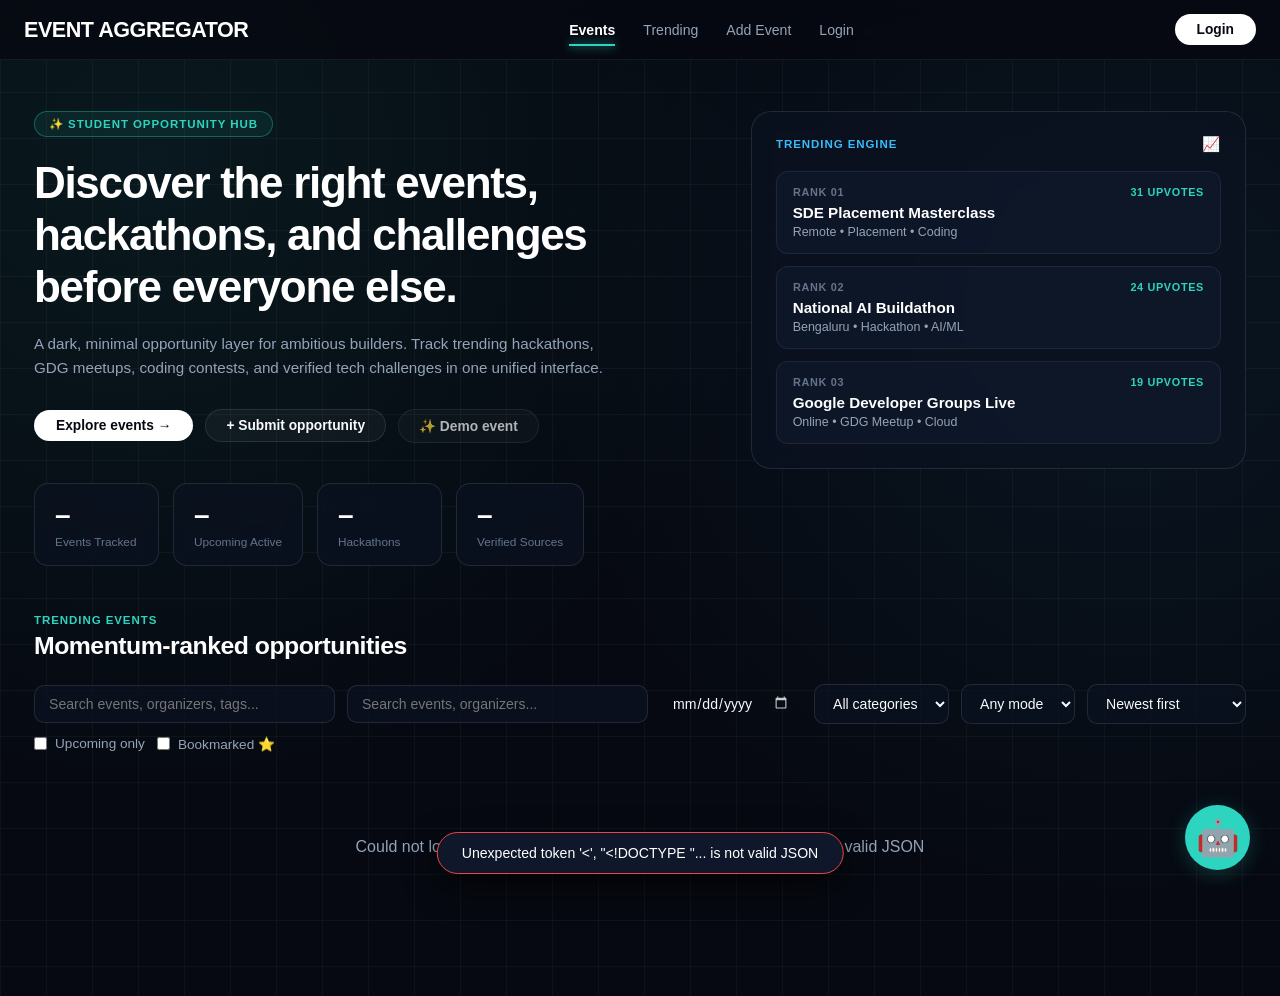
==== commit 64629d40: "Added Ai bot, scematic search" ====
--- a/Frontend/index.html
+++ b/Frontend/index.html
@@ -272,9 +272,33 @@
         window.location.reload();
       }
     }
+    
 
     window.addEventListener("DOMContentLoaded", renderAuthState);
     renderAuthState();
+
+    
   </script>
+  <!-- AI Chatbot Widget -->
+<button id="chatToggleBtn" class="chat-toggle-btn" title="Ask AI">
+  🤖
+</button>
+
+<div id="chatWidget" class="chat-widget hidden">
+  <div class="chat-header">
+    <span>🤖 AI Event Assistant</span>
+    <button id="closeChatBtn" style="font-size: 1.5rem; color: #ff4d4d;">&times;</button>
+  </div>
+  <div class="chat-body" id="chatBody">
+    <div class="bot-msg">Hello! I am your AI Event Assistant. What kind of tech events or meetups are you looking to attend today?</div>
+  </div>
+  <div class="chat-footer">
+    <input type="text" id="chatInputMsg" placeholder="E.g., Any React meetups?" />
+    <button id="sendChatBtn">Send</button>
+  </div>
+</div>
+<!-- Main Backend Script -->
+<script src="./app.js"></script>
+  
 </body>
 </html>
--- a/Frontend/style.css
+++ b/Frontend/style.css
@@ -1,5 +1,5 @@
 /* ==========================================================================
-   SOH (Student Opportunity Hub) - 1:1 Pixel-Perfect Dark Cyber Theme
+   EVENT AGGREGATOR - 1:1 Pixel-Perfect Dark Cyber Theme
    ========================================================================== */
 
 :root {
@@ -402,6 +402,7 @@
   backdrop-filter: blur(10px);
   position: relative;
   cursor: pointer;
+  overflow: hidden;
   
   /* Netflix Smooth Scale */
   transition: transform 0.32s cubic-bezier(0.16, 1, 0.3, 1),
@@ -684,6 +685,7 @@
   .hero-wrapper { grid-template-columns: 1fr; gap: 32px; }
   .auth-grid { grid-template-columns: 1fr; }
   .nav-menu { display: none; }
+}  
 @media (max-width: 620px) {
   .hero-inner { flex-direction: column; align-items: flex-start; }
   .filters { flex-direction: column; align-items: stretch; }
@@ -724,4 +726,117 @@
 .filters input[type="date"]::-webkit-calendar-picker-indicator {
   filter: invert(0.8);
   cursor: pointer;
+}
+.card-image {
+  display: block;
+  width: calc(100% + 50px); /* Halka sa bada taaki gap na bache */
+  max-width: none;
+  height: 160px;
+  object-fit: cover;
+  margin: -24px -24px 16px -24px;
+  border-bottom: 1px solid var(--border);
+}
+/* ---------- AI Chatbot (Fixed Theme) ---------- */
+
+/* Chat ka Gol Robot Button */
+.chat-toggle-btn {
+  position: fixed !important;
+  bottom: 30px !important;
+  right: 30px !important;
+  width: 65px;
+  height: 65px;
+  border-radius: 50%;
+  background: var(--teal-accent); /* Theme color use kiya */
+  color: #060911;
+  border: none;
+  font-size: 2.2rem;
+  cursor: pointer;
+  box-shadow: 0 4px 20px var(--teal-glow);
+  z-index: 9999 !important;
+  display: flex;
+  align-items: center;
+  justify-content: center;
+  transition: transform 0.2s ease;
+}
+.chat-toggle-btn:hover {
+  transform: scale(1.1);
+}
+
+/* Chat Widget Box */
+.chat-widget {
+  position: fixed !important;
+  bottom: 110px !important;
+  right: 30px !important;
+  width: 380px !important;
+  height: 500px !important;
+  background: #0b1220; /* FIX 1: Transparent hataya, Solid dark color */
+  border: 1px solid var(--border-card);
+  border-radius: 16px;
+  display: flex;
+  flex-direction: column;
+  box-shadow: 0 10px 40px rgba(0,0,0,0.8);
+  z-index: 9999 !important;
+  overflow: hidden;
+  transition: opacity 0.3s ease, transform 0.3s ease;
+}
+
+.chat-widget.hidden { display: none !important; }
+
+.chat-header {
+  background: #0d1526; /* Solid dark */
+  padding: 16px;
+  font-size: 1.1rem;
+  display: flex;
+  justify-content: space-between;
+  align-items: center;
+  border-bottom: 1px solid var(--border-card);
+  font-weight: bold;
+  color: var(--text-white);
+}
+.chat-header button { border: none; background: none; cursor: pointer; color: #ff4d4d; }
+
+.chat-body {
+  flex: 1;
+  padding: 16px;
+  overflow-y: auto;
+  display: flex;
+  flex-direction: column;
+  gap: 12px;
+  font-size: 0.95rem;
+}
+.bot-msg, .user-msg {
+  padding: 10px 14px;
+  border-radius: 12px;
+  max-width: 85%;
+  line-height: 1.4;
+}
+/* Bubbles ke naye colors */
+.bot-msg { background: rgba(255, 255, 255, 0.08); align-self: flex-start; color: var(--text-heading); }
+.user-msg { background: var(--teal-accent); color: #060911; font-weight: 500; align-self: flex-end; }
+
+.chat-footer {
+  display: flex;
+  padding: 12px;
+  border-top: 1px solid var(--border-card);
+  background: #0d1526;
+}
+.chat-footer input {
+  flex: 1;
+  padding: 12px;
+  border: 1px solid var(--border-card);
+  border-radius: 8px;
+  background: #060911;
+  color: var(--text-white);
+  font-size: 0.95rem;
+  outline: none;
+}
+.chat-footer button {
+  background: var(--teal-accent);
+  border: none;
+  color: #060911;
+  padding: 10px 16px;
+  margin-left: 8px;
+  border-radius: 8px;
+  cursor: pointer;
+  font-weight: bold;
 }
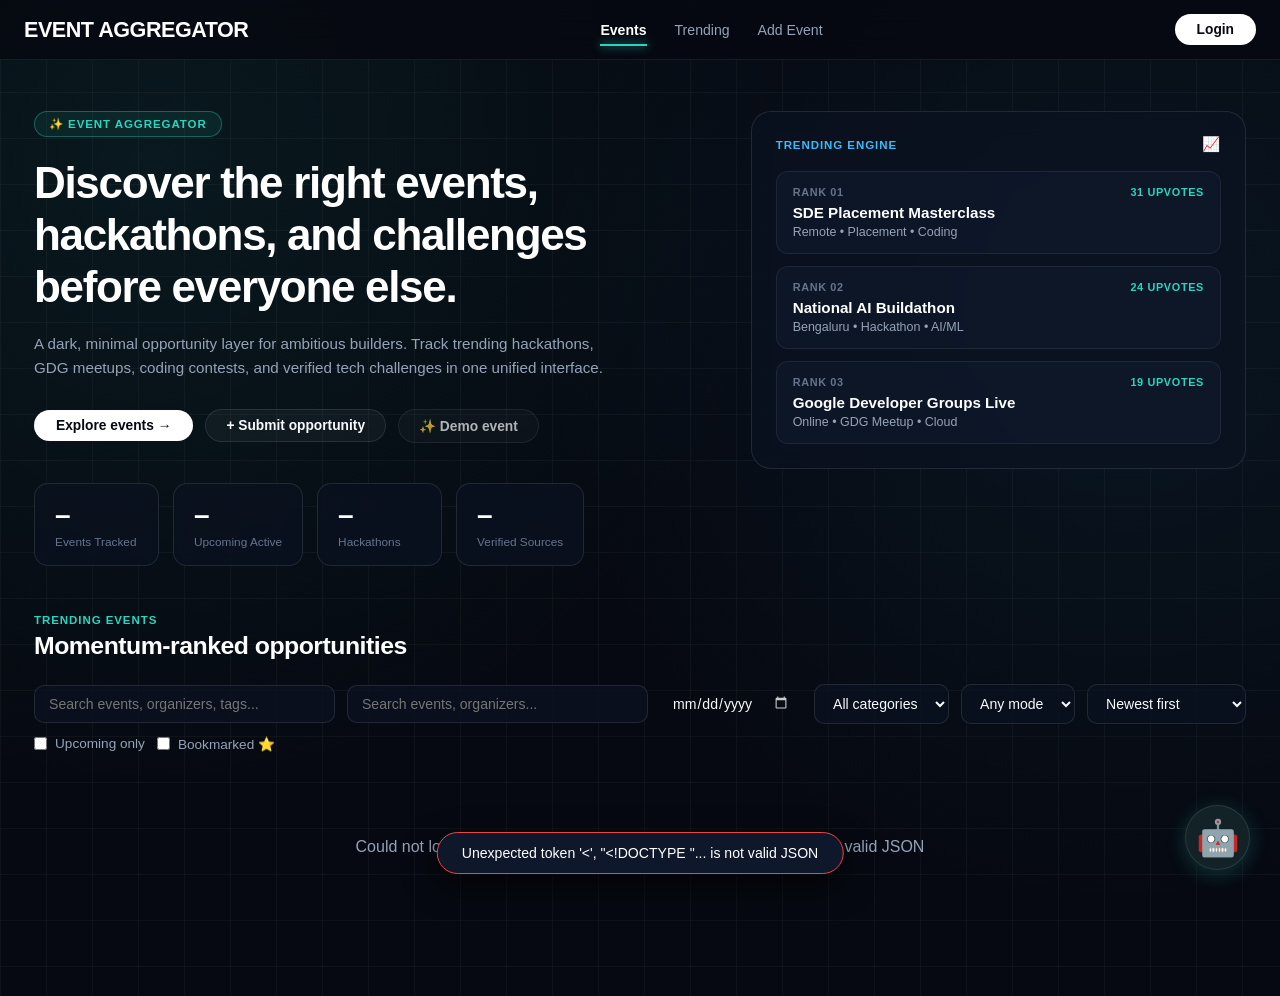
==== commit 67bf5d0d: "Minor changes" ====
--- a/Frontend/index.html
+++ b/Frontend/index.html
@@ -17,7 +17,7 @@
         <a href="/" class="nav-item active">Events</a>
         <a href="#momentum" class="nav-item">Trending</a>
         <a href="javascript:void(0)" id="addNavBtn" class="nav-item">Add Event</a>
-        <a href="/login.html" class="nav-item">Login</a>
+        
       </nav>
 
       <div style="display: flex; align-items: center; gap: 12px;">
@@ -41,7 +41,7 @@
   <!-- Hero Section -->
   <section class="hero-wrapper">
     <div>
-      <div class="soh-badge">✨ STUDENT OPPORTUNITY HUB</div>
+      <div class="soh-badge">✨ EVENT AGGREGATOR</div>
       <h1 class="hero-title">
         Discover the right events, hackathons, and challenges before everyone else.
       </h1>
--- a/Frontend/style.css
+++ b/Frontend/style.css
@@ -746,9 +746,9 @@
   width: 65px;
   height: 65px;
   border-radius: 50%;
-  background: var(--teal-accent); /* Theme color use kiya */
+  background: rgb(19, 34, 38); /* Theme color use kiya */
   color: #060911;
-  border: none;
+  border: 1px solid rgba(255,255,255,0.1);
   font-size: 2.2rem;
   cursor: pointer;
   box-shadow: 0 4px 20px var(--teal-glow);
@@ -763,14 +763,20 @@
 }
 
 /* Chat Widget Box */
+/* Chat Widget Box (Main Container) */
 .chat-widget {
   position: fixed !important;
   bottom: 110px !important;
   right: 30px !important;
   width: 380px !important;
   height: 500px !important;
-  background: #0b1220; /* FIX 1: Transparent hataya, Solid dark color */
-  border: 1px solid var(--border-card);
+  
+  /* Yahan changes kiye hain: Opacity 0.55 se 0.40 ki aur Blur 16px se 32px kiya */
+  background: rgba(11, 18, 32, 0.40); 
+  backdrop-filter: blur(32px);
+  -webkit-backdrop-filter: blur(32px); 
+  
+  border: 1px solid rgba(255, 255, 255, 0.1);
   border-radius: 16px;
   display: flex;
   flex-direction: column;
@@ -779,17 +785,16 @@
   overflow: hidden;
   transition: opacity 0.3s ease, transform 0.3s ease;
 }
-
 .chat-widget.hidden { display: none !important; }
 
 .chat-header {
-  background: #0d1526; /* Solid dark */
+  background: transparent; /* Taki piche ka blur dikhe */
   padding: 16px;
   font-size: 1.1rem;
   display: flex;
   justify-content: space-between;
   align-items: center;
-  border-bottom: 1px solid var(--border-card);
+  border-bottom: 1px solid rgba(255, 255, 255, 0.1);
   font-weight: bold;
   color: var(--text-white);
 }
@@ -817,8 +822,8 @@
 .chat-footer {
   display: flex;
   padding: 12px;
-  border-top: 1px solid var(--border-card);
-  background: #0d1526;
+  border-top: 1px solid rgba(255, 255, 255, 0.1);
+  background: transparent; /* Taki piche ka blur dikhe */
 }
 .chat-footer input {
   flex: 1;
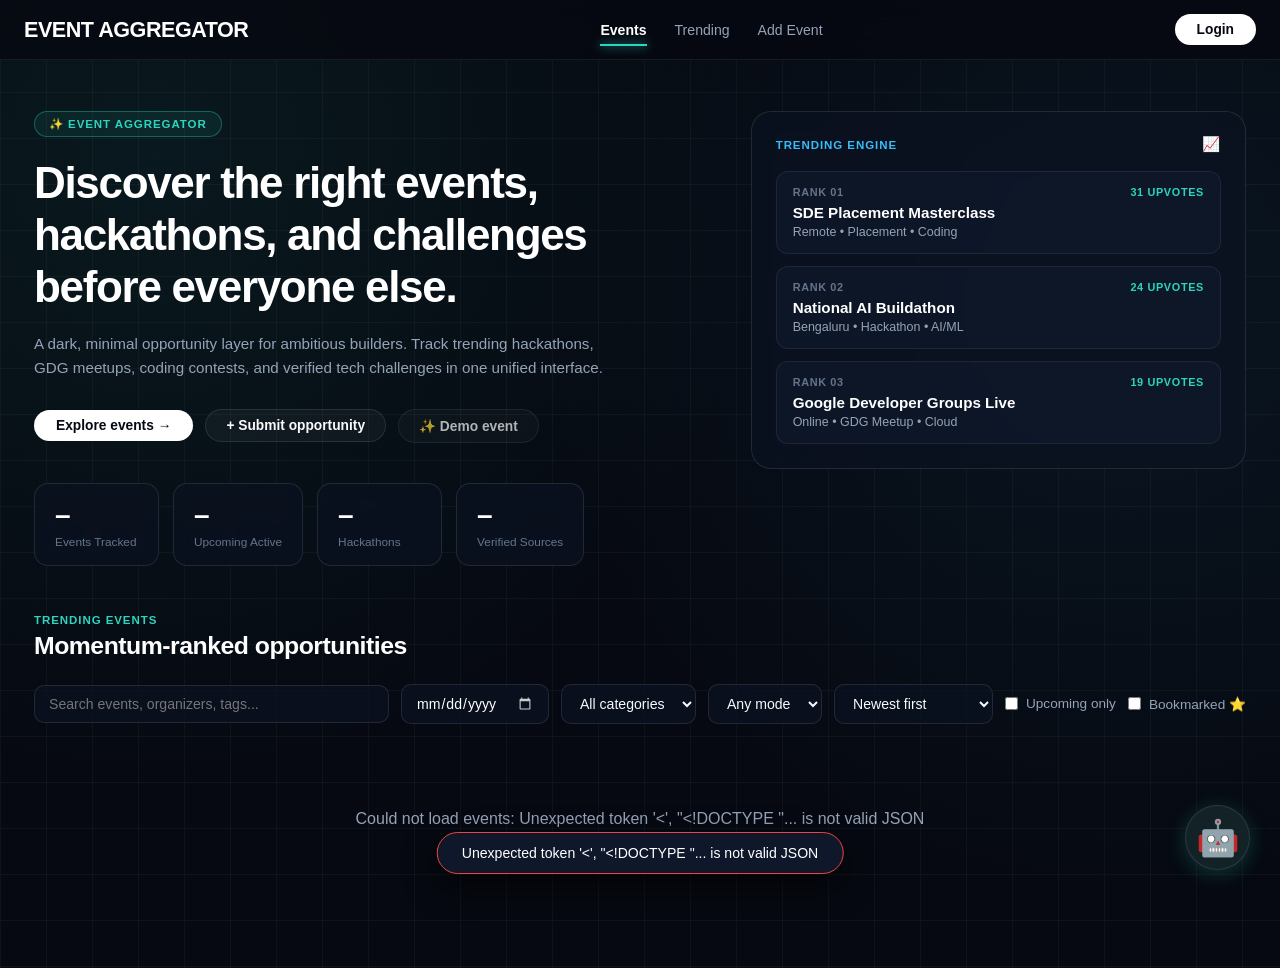
==== commit 832cf2a3: "Final Touches" ====
--- a/Frontend/index.html
+++ b/Frontend/index.html
@@ -130,7 +130,6 @@
     <!-- Filters Bar -->
     <section class="filters">
       <input type="search" id="searchInput" placeholder="Search events, organizers, tags..." />
-      <input type="search" id="searchInput" placeholder="Search events, organizers..." />
       <input type="date" id="dateFilter" title="Find events active on this date" />
       <select id="categoryFilter">
         <option value="">All categories</option>
@@ -210,7 +209,7 @@
     </div>
   </div>
 
-  <!-- Delete Confirmation Modal (Expected by app.js) -->
+  
   <div class="modal-backdrop hidden" id="deleteModalBackdrop">
     <div class="modal" style="max-width: 420px; text-align: center;">
       <h2 style="font-size: 1.2rem; margin-bottom: 8px;">Delete Event?</h2>
@@ -226,10 +225,10 @@
 
   <div id="toast" class="toast hidden"></div>
 
-  <!-- Main Backend Script -->
+  
   <script src="./app.js"></script>
 
-  <!-- Auth State Sync -->
+  
   <script>
     const addNavBtn = document.getElementById("addNavBtn");
     if (addNavBtn) {
@@ -297,7 +296,7 @@
     <button id="sendChatBtn">Send</button>
   </div>
 </div>
-<!-- Main Backend Script -->
+
 <script src="./app.js"></script>
   
 </body>
--- a/Frontend/style.css
+++ b/Frontend/style.css
@@ -1,6 +1,4 @@
-/* ==========================================================================
-   EVENT AGGREGATOR - 1:1 Pixel-Perfect Dark Cyber Theme
-   ========================================================================== */
+
 
 :root {
   --bg-canvas: #060911;
@@ -32,7 +30,7 @@
 body {
   font-family: -apple-system, BlinkMacSystemFont, "Segoe UI", Roboto, sans-serif;
   background-color: var(--bg-canvas);
-  /* SOH Exact Background Grid Pattern */
+ 
   background-image: 
     radial-gradient(circle at 12% 16%, rgba(45, 212, 191, 0.08) 0%, transparent 45%),
     radial-gradient(circle at 88% 32%, rgba(56, 189, 248, 0.07) 0%, transparent 45%),
@@ -43,7 +41,7 @@
   min-height: 100vh;
 }
 
-/* ---------- SOH Navbar ---------- */
+
 .hero, .navbar {
   position: sticky;
   top: 0;
@@ -106,7 +104,7 @@
   box-shadow: 0 0 10px var(--teal-accent);
 }
 
-/* SOH Signature White Pill Button */
+
 .btn-white-pill {
   background: #ffffff;
   color: #060911;
@@ -146,7 +144,7 @@
   border-color: rgba(255, 255, 255, 0.25);
 }
 
-/* Compatibility Buttons for app.js */
+
 .btn {
   border: 1px solid transparent;
   border-radius: 9999px;
@@ -174,7 +172,7 @@
 }
 .btn:disabled { opacity: 0.55; cursor: not-allowed; }
 
-/* ---------- Hero 2-Column Section ---------- */
+
 .hero-wrapper {
   max-width: 1260px;
   margin: 3.2rem auto 2.5rem;
@@ -225,7 +223,7 @@
   margin-bottom: 2.5rem;
 }
 
-/* SOH Stats Row */
+
 .stats {
   display: flex;
   gap: 14px;
@@ -257,7 +255,7 @@
   text-transform: capitalize;
 }
 
-/* ---------- Trending Engine Card ---------- */
+
 .trending-engine-card {
   background: var(--bg-card);
   border: 1px solid var(--border-card);
@@ -317,7 +315,7 @@
   color: var(--text-muted);
 }
 
-/* ---------- Main Container & Filters ---------- */
+
 .container {
   max-width: 1260px;
   margin: 3rem auto 0;
@@ -385,7 +383,7 @@
   cursor: pointer;
 }
 
-/* ---------- Cards Grid & Netflix-Style Hover ---------- */
+
 .grid {
   display: grid;
   grid-template-columns: repeat(auto-fill, minmax(340px, 1fr));
@@ -404,7 +402,7 @@
   cursor: pointer;
   overflow: hidden;
   
-  /* Netflix Smooth Scale */
+
   transition: transform 0.32s cubic-bezier(0.16, 1, 0.3, 1),
               box-shadow 0.32s cubic-bezier(0.16, 1, 0.3, 1),
               border-color 0.32s ease,
@@ -413,18 +411,22 @@
 }
 
 .card:hover {
-  transform: translateY(-8px) scale(1.035);
+  
+  transform: translateY(-8px) scale(1.08);
   z-index: 10;
   background: var(--bg-card-hover);
   border-color: var(--border-active);
-  box-shadow: 0 24px 48px -12px rgba(0, 0, 0, 0.85),
-              0 0 24px var(--teal-glow);
+  box-shadow: 0 30px 60px -12px rgba(0, 0, 0, 0.9),
+              0 0 30px var(--teal-glow);
+              
+  
+  transition-delay: 0.4s; 
 }
 
 .card-head {
   display: flex;
   justify-content: space-between;
-  align-items: center;
+  align-items: flex-start;
   margin-bottom: 12px;
 }
 
@@ -493,7 +495,7 @@
 .empty { text-align: center; color: var(--text-muted); padding: 60px 20px; }
 .hidden { display: none !important; }
 
-/* ---------- SOH 2-Column Auth Layout ---------- */
+
 .auth-page-wrapper {
   max-width: 1040px;
   margin: 3.5rem auto 4rem;
@@ -602,7 +604,7 @@
   box-shadow: 0 0 16px rgba(255, 255, 255, 0.4);
 }
 
-/* Feedback Alerts */
+
 .auth-alert {
   display: none;
   padding: 0.75rem 1rem;
@@ -694,42 +696,44 @@
 .bookmark-btn {
   background: transparent;
   border: none;
-  color: var(--muted);
-  font-size: 1.4rem;
-  cursor: pointer;
-  transition: transform 0.2s ease, color 0.2s ease;
-  padding: 0 4px;
+  color: var(--text--muted);
+  font-size: 1.5rem;
+  cursor: pointer;
+  transition: all 0.2s;
+  padding-top: 2px;
 }
 .bookmark-btn:hover {
   transform: scale(1.15);
-  color: #fbbf24; /* Yellow color */
+  color: #fbbf24; 
 }
 .bookmark-btn.active {
-  color: #f59e0b; /* Darker yellow for active */
+  color: #f59e0b; 
 }
 /* ---------- Date Picker ---------- */
 .filters input[type="date"] {
-  background: var(--bg-soft);
-  border: 1px solid var(--border);
-  color: var(--text);
+  background: var(--bg-card);
+  border: 1px solid rgba(255, 255, 255, 0.1); 
+  color: #ffffff; 
   border-radius: 10px;
-  padding: 9px 12px;
+  padding: 10px 14px;
   font-size: 0.88rem;
   outline: none;
   cursor: pointer;
   font-family: inherit;
 }
+
 .filters input[type="date"]:focus {
-  border-color: var(--primary);
-}
-/* Calendar icon ko white karne ke liye */
+  border-color: var(--teal-accent);
+}
+
+
 .filters input[type="date"]::-webkit-calendar-picker-indicator {
   filter: invert(0.8);
   cursor: pointer;
 }
 .card-image {
   display: block;
-  width: calc(100% + 50px); /* Halka sa bada taaki gap na bache */
+  width: calc(100% + 50px); 
   max-width: none;
   height: 160px;
   object-fit: cover;
@@ -738,7 +742,7 @@
 }
 /* ---------- AI Chatbot (Fixed Theme) ---------- */
 
-/* Chat ka Gol Robot Button */
+
 .chat-toggle-btn {
   position: fixed !important;
   bottom: 30px !important;
@@ -746,7 +750,7 @@
   width: 65px;
   height: 65px;
   border-radius: 50%;
-  background: rgb(19, 34, 38); /* Theme color use kiya */
+  background: rgb(19, 34, 38); 
   color: #060911;
   border: 1px solid rgba(255,255,255,0.1);
   font-size: 2.2rem;
@@ -762,8 +766,7 @@
   transform: scale(1.1);
 }
 
-/* Chat Widget Box */
-/* Chat Widget Box (Main Container) */
+
 .chat-widget {
   position: fixed !important;
   bottom: 110px !important;
@@ -771,7 +774,7 @@
   width: 380px !important;
   height: 500px !important;
   
-  /* Yahan changes kiye hain: Opacity 0.55 se 0.40 ki aur Blur 16px se 32px kiya */
+  
   background: rgba(11, 18, 32, 0.40); 
   backdrop-filter: blur(32px);
   -webkit-backdrop-filter: blur(32px); 
@@ -788,7 +791,7 @@
 .chat-widget.hidden { display: none !important; }
 
 .chat-header {
-  background: transparent; /* Taki piche ka blur dikhe */
+  background: transparent; 
   padding: 16px;
   font-size: 1.1rem;
   display: flex;
@@ -815,7 +818,7 @@
   max-width: 85%;
   line-height: 1.4;
 }
-/* Bubbles ke naye colors */
+
 .bot-msg { background: rgba(255, 255, 255, 0.08); align-self: flex-start; color: var(--text-heading); }
 .user-msg { background: var(--teal-accent); color: #060911; font-weight: 500; align-self: flex-end; }
 
@@ -823,7 +826,7 @@
   display: flex;
   padding: 12px;
   border-top: 1px solid rgba(255, 255, 255, 0.1);
-  background: transparent; /* Taki piche ka blur dikhe */
+  background: transparent; 
 }
 .chat-footer input {
   flex: 1;
@@ -844,4 +847,17 @@
   border-radius: 8px;
   cursor: pointer;
   font-weight: bold;
+}
+
+.delete-btn {
+  background: transparent !important; 
+  border: none;
+  cursor: pointer;
+  font-size: 1.1rem;
+  padding: 4px;
+  transition: transform 0.2s;
+}
+
+.delete-btn:hover {
+  transform: scale(1.2); 
 }
